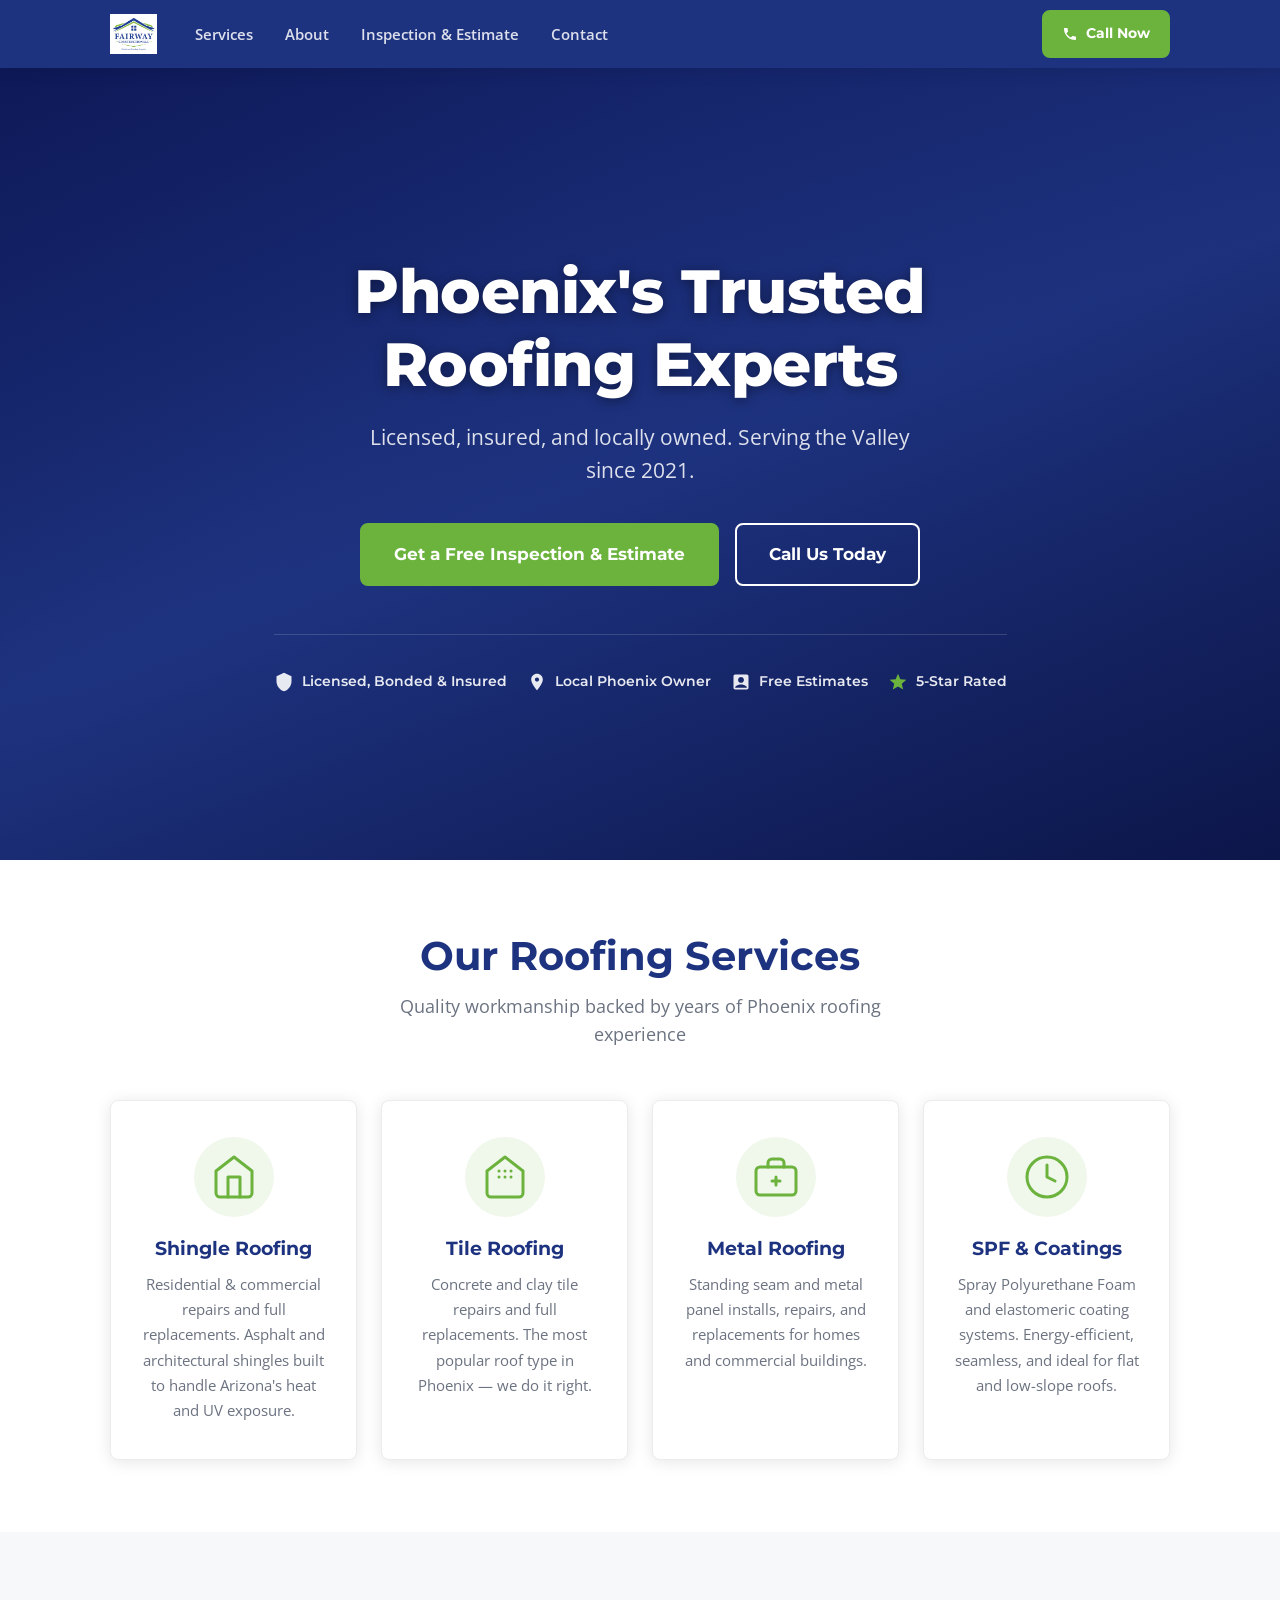
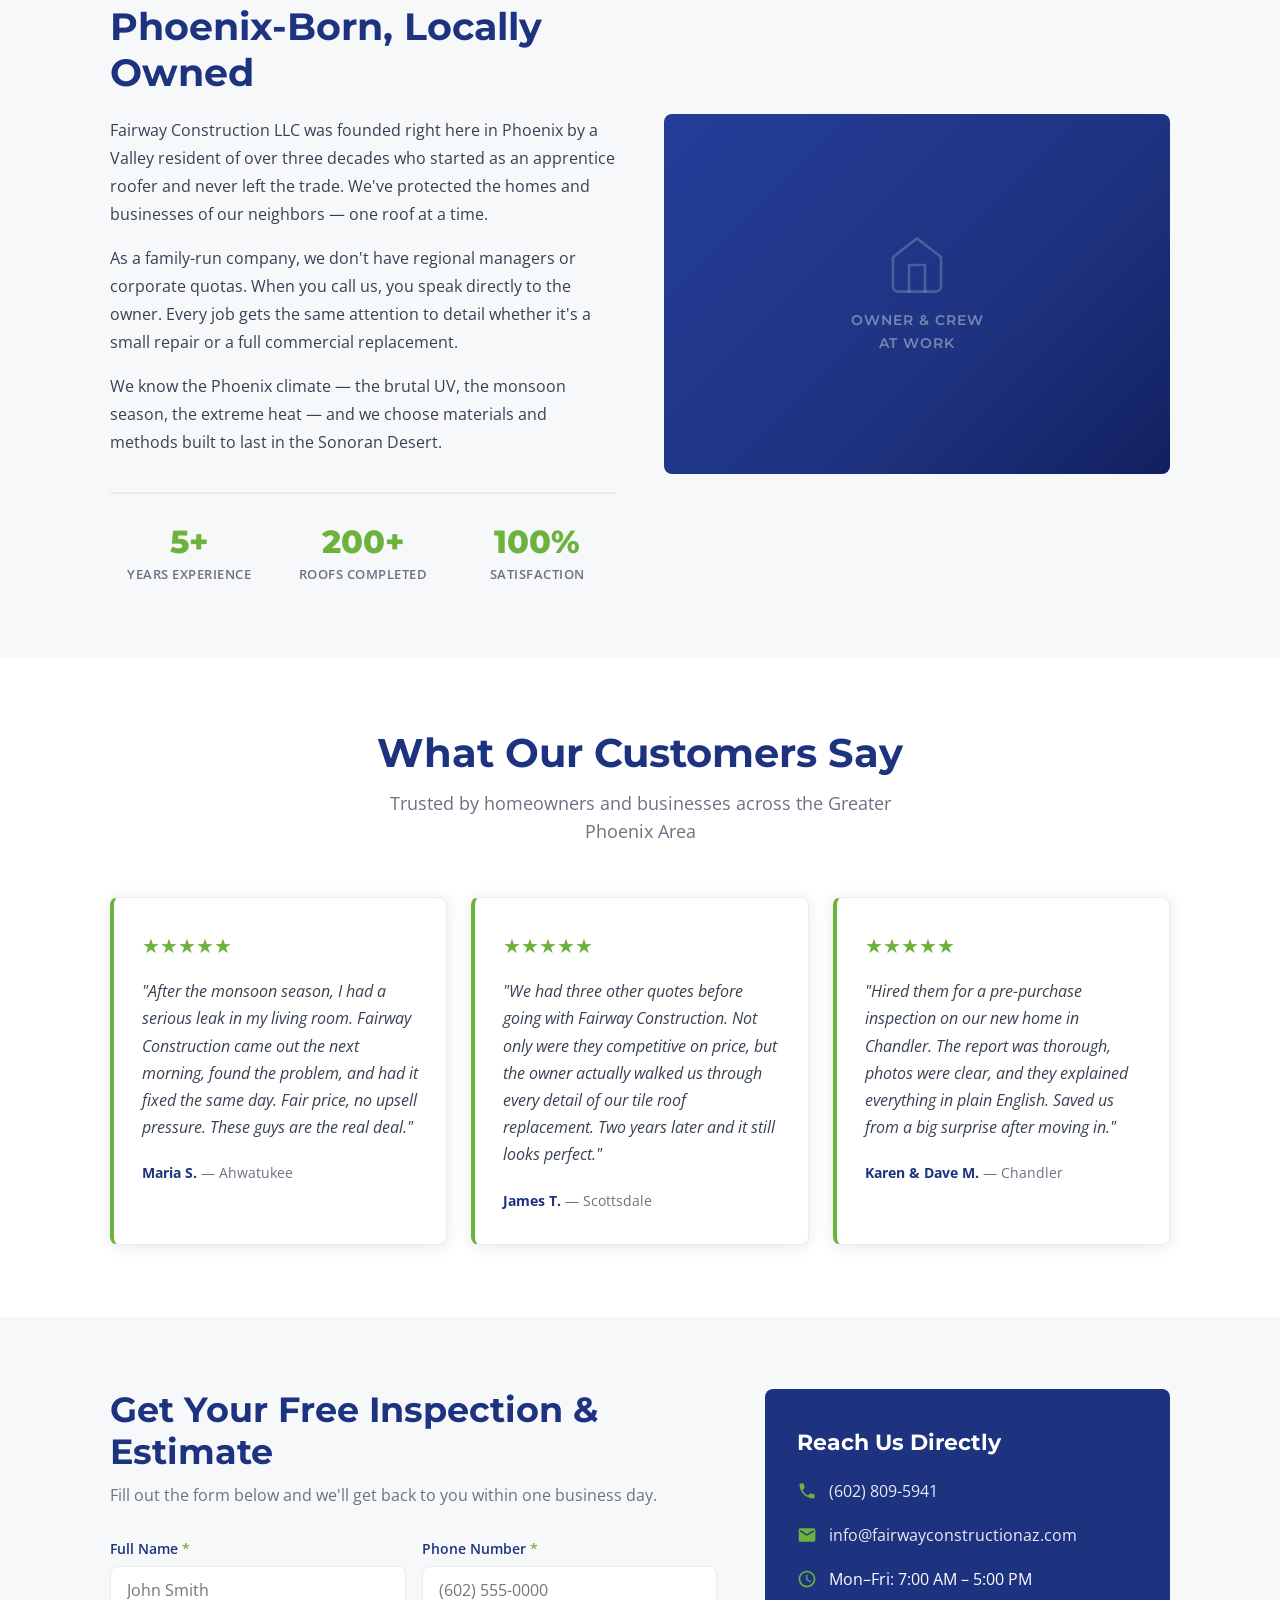
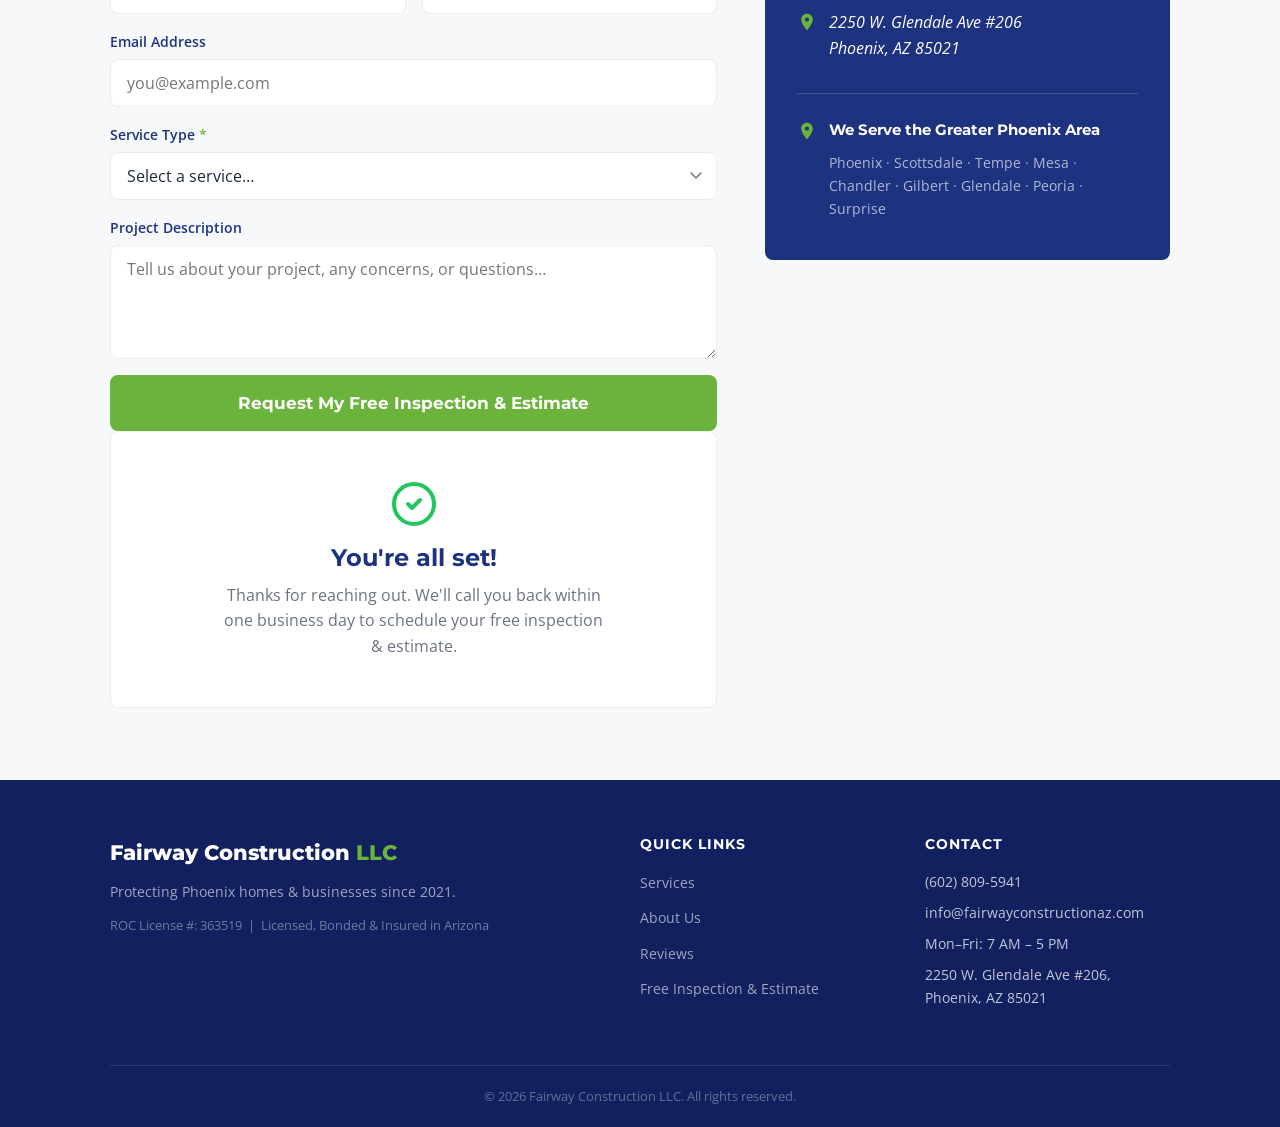
==== index.html @ c7203ec6 "Initial commit — Fairway Construction LLC landing page Co-Authored-By: Claude Sonnet 4.6 <noreply@an" ====
<!DOCTYPE html>
<html lang="en">
<head>
  <meta charset="UTF-8" />
  <meta name="viewport" content="width=device-width, initial-scale=1.0" />
  <title>Fairway Construction LLC | Phoenix Roofing Experts</title>
  <meta name="description" content="Licensed, bonded, and insured roofing contractor serving the Greater Phoenix area. Free estimates on Shingle, Tile, Metal, SPF &amp; Coatings for residential and commercial properties." />
  <meta property="og:title" content="Fairway Construction LLC | Phoenix Roofing Experts" />
  <meta property="og:description" content="Licensed, bonded, and insured roofing contractor serving the Greater Phoenix area. Shingle, Tile, Metal, SPF &amp; Coatings — free estimates available." />
  <meta property="og:type" content="website" />
  <link rel="preconnect" href="https://fonts.googleapis.com" />
  <link rel="preconnect" href="https://fonts.gstatic.com" crossorigin />
  <link href="https://fonts.googleapis.com/css2?family=Montserrat:wght@600;700;800&family=Open+Sans:wght@400;500;600&display=swap" rel="stylesheet" />
  <link rel="stylesheet" href="css/styles.css" />
</head>
<body>

  <!-- ===== NAVIGATION ===== -->
  <header class="nav-header" id="top">
    <nav class="nav-container" aria-label="Main navigation">
      <a href="#top" class="nav-logo">
        <img src="public/images/logo.png" alt="Fairway Construction LLC" class="nav-logo-img" />
      </a>

      <button class="nav-hamburger" id="hamburger" aria-label="Toggle menu" aria-expanded="false" aria-controls="nav-menu">
        <span></span><span></span><span></span>
      </button>

      <ul class="nav-menu" id="nav-menu" role="list">
        <li><a href="#services" class="nav-link">Services</a></li>
        <li><a href="#about" class="nav-link">About</a></li>
        <li><a href="#estimate" class="nav-link">Inspection &amp; Estimate</a></li>
        <li><a href="#contact" class="nav-link">Contact</a></li>
      </ul>

      <a href="tel:6028095941" class="btn btn-orange nav-cta" aria-label="Call us at (602) 809-5941">
        <svg width="16" height="16" viewBox="0 0 24 24" fill="currentColor" aria-hidden="true"><path d="M6.6 10.8c1.4 2.8 3.8 5.1 6.6 6.6l2.2-2.2c.3-.3.7-.4 1-.2 1.1.4 2.3.6 3.6.6.6 0 1 .4 1 1V20c0 .6-.4 1-1 1-9.4 0-17-7.6-17-17 0-.6.4-1 1-1h3.5c.6 0 1 .4 1 1 0 1.3.2 2.5.6 3.6.1.3 0 .7-.2 1L6.6 10.8z"/></svg>
        Call Now
      </a>
    </nav>
  </header>

  <main>

    <!-- ===== HERO ===== -->
    <section class="hero" aria-label="Hero section">
      <div class="hero-overlay"></div>
      <div class="hero-content">
        <h1 class="hero-headline">Phoenix's Trusted<br>Roofing Experts</h1>
        <p class="hero-subheadline">Licensed, insured, and locally owned. Serving the Valley since 2021.</p>
        <div class="hero-ctas">
          <a href="#estimate" class="btn btn-orange btn-lg">Get a Free Inspection &amp; Estimate</a>
          <a href="tel:6028095941" class="btn btn-outline btn-lg">Call Us Today</a>
        </div>
        <div class="trust-badges" role="list">
          <div class="trust-badge" role="listitem">
            <svg width="20" height="20" viewBox="0 0 24 24" fill="currentColor" aria-hidden="true"><path d="M12 1L3 5v6c0 5.55 3.84 10.74 9 12 5.16-1.26 9-6.45 9-12V5l-9-4z"/></svg>
            Licensed, Bonded &amp; Insured
          </div>
          <div class="trust-badge" role="listitem">
            <svg width="20" height="20" viewBox="0 0 24 24" fill="currentColor" aria-hidden="true"><path d="M12 2C8.13 2 5 5.13 5 9c0 5.25 7 13 7 13s7-7.75 7-13c0-3.87-3.13-7-7-7zm0 9.5c-1.38 0-2.5-1.12-2.5-2.5s1.12-2.5 2.5-2.5 2.5 1.12 2.5 2.5-1.12 2.5-2.5 2.5z"/></svg>
            Local Phoenix Owner
          </div>
          <div class="trust-badge" role="listitem">
            <svg width="20" height="20" viewBox="0 0 24 24" fill="currentColor" aria-hidden="true"><path d="M19 3H5c-1.1 0-2 .9-2 2v14c0 1.1.9 2 2 2h14c1.1 0 2-.9 2-2V5c0-1.1-.9-2-2-2zm-7 3c1.93 0 3.5 1.57 3.5 3.5S13.93 13 12 13s-3.5-1.57-3.5-3.5S10.07 6 12 6zm7 13H5v-.23c0-.62.28-1.2.76-1.58C7.47 15.82 9.64 15 12 15s4.53.82 6.24 2.19c.48.38.76.97.76 1.58V19z"/></svg>
            Free Estimates
          </div>
          <div class="trust-badge" role="listitem">
            <svg width="20" height="20" viewBox="0 0 24 24" fill="#6CB33E" aria-hidden="true"><path d="M12 17.27L18.18 21l-1.64-7.03L22 9.24l-7.19-.61L12 2 9.19 8.63 2 9.24l5.46 4.73L5.82 21z"/></svg>
            5-Star Rated
          </div>
        </div>
      </div>
    </section>

    <!-- ===== SERVICES ===== -->
    <section class="services section" id="services" aria-labelledby="services-heading">
      <div class="container">
        <div class="section-header">
          <h2 id="services-heading">Our Roofing Services</h2>
          <p>Quality workmanship backed by years of Phoenix roofing experience</p>
        </div>
        <div class="services-grid">

          <div class="service-card">
            <div class="service-icon" aria-hidden="true">
              <svg width="48" height="48" viewBox="0 0 24 24" fill="none" stroke="currentColor" stroke-width="1.5" stroke-linecap="round" stroke-linejoin="round"><path d="M3 9l9-7 9 7v11a2 2 0 0 1-2 2H5a2 2 0 0 1-2-2z"/><polyline points="9 22 9 12 15 12 15 22"/></svg>
            </div>
            <h3>Shingle Roofing</h3>
            <p>Residential &amp; commercial repairs and full replacements. Asphalt and architectural shingles built to handle Arizona's heat and UV exposure.</p>
          </div>

          <div class="service-card">
            <div class="service-icon" aria-hidden="true">
              <svg width="48" height="48" viewBox="0 0 24 24" fill="none" stroke="currentColor" stroke-width="1.5" stroke-linecap="round" stroke-linejoin="round"><path d="M3 9l9-7 9 7v11a2 2 0 0 1-2 2H5a2 2 0 0 1-2-2z"/><path d="M9 9h.01M12 9h.01M15 9h.01M9 12h.01M12 12h.01M15 12h.01"/></svg>
            </div>
            <h3>Tile Roofing</h3>
            <p>Concrete and clay tile repairs and full replacements. The most popular roof type in Phoenix — we do it right.</p>
          </div>

          <div class="service-card">
            <div class="service-icon" aria-hidden="true">
              <svg width="48" height="48" viewBox="0 0 24 24" fill="none" stroke="currentColor" stroke-width="1.5" stroke-linecap="round" stroke-linejoin="round"><rect x="2" y="7" width="20" height="14" rx="2"/><path d="M16 7V5a2 2 0 0 0-2-2h-4a2 2 0 0 0-2 2v2"/><line x1="12" y1="12" x2="12" y2="16"/><line x1="10" y1="14" x2="14" y2="14"/></svg>
            </div>
            <h3>Metal Roofing</h3>
            <p>Standing seam and metal panel installs, repairs, and replacements for homes and commercial buildings.</p>
          </div>

          <div class="service-card">
            <div class="service-icon" aria-hidden="true">
              <svg width="48" height="48" viewBox="0 0 24 24" fill="none" stroke="currentColor" stroke-width="1.5" stroke-linecap="round" stroke-linejoin="round"><path d="M12 2C6.48 2 2 6.48 2 12s4.48 10 10 10 10-4.48 10-10S17.52 2 12 2z"/><path d="M12 6v6l4 2"/></svg>
            </div>
            <h3>SPF &amp; Coatings</h3>
            <p>Spray Polyurethane Foam and elastomeric coating systems. Energy-efficient, seamless, and ideal for flat and low-slope roofs.</p>
          </div>

        </div>
      </div>
    </section>

    <!-- ===== ABOUT ===== -->
    <section class="about section section-alt" id="about" aria-labelledby="about-heading">
      <div class="container">
        <div class="about-grid">
          <div class="about-text">
            <h2 id="about-heading">Phoenix-Born, Locally Owned</h2>
            <p>Fairway Construction LLC was founded right here in Phoenix by a Valley resident of over three decades who started as an apprentice roofer and never left the trade. We've protected the homes and businesses of our neighbors — one roof at a time.</p>
            <p>As a family-run company, we don't have regional managers or corporate quotas. When you call us, you speak directly to the owner. Every job gets the same attention to detail whether it's a small repair or a full commercial replacement.</p>
            <p>We know the Phoenix climate — the brutal UV, the monsoon season, the extreme heat — and we choose materials and methods built to last in the Sonoran Desert.</p>
            <div class="about-stats" role="list">
              <div class="stat" role="listitem">
                <span class="stat-number">5+</span>
                <span class="stat-label">Years Experience</span>
              </div>
              <div class="stat" role="listitem">
                <span class="stat-number">200+</span>
                <span class="stat-label">Roofs Completed</span>
              </div>
              <div class="stat" role="listitem">
                <span class="stat-number">100%</span>
                <span class="stat-label">Satisfaction</span>
              </div>
            </div>
          </div>
          <div class="about-image" aria-label="Roofing crew working on a Phoenix home roof" role="img">
            <div class="image-placeholder">
              <svg width="64" height="64" viewBox="0 0 24 24" fill="none" stroke="currentColor" stroke-width="1" stroke-linecap="round" stroke-linejoin="round" aria-hidden="true"><path d="M3 9l9-7 9 7v11a2 2 0 0 1-2 2H5a2 2 0 0 1-2-2z"/><polyline points="9 22 9 12 15 12 15 22"/></svg>
              <p>Owner &amp; Crew<br>at Work</p>
            </div>
          </div>
        </div>
      </div>
    </section>

    <!-- ===== TESTIMONIALS ===== -->
    <section class="testimonials section" id="testimonials" aria-labelledby="testimonials-heading">
      <div class="container">
        <div class="section-header">
          <h2 id="testimonials-heading">What Our Customers Say</h2>
          <p>Trusted by homeowners and businesses across the Greater Phoenix Area</p>
        </div>
        <div class="testimonials-grid">

          <article class="testimonial-card" aria-label="Testimonial from Maria S.">
            <div class="stars" aria-label="5 out of 5 stars">
              <span aria-hidden="true">&#9733;&#9733;&#9733;&#9733;&#9733;</span>
            </div>
            <blockquote>
              <p>"After the monsoon season, I had a serious leak in my living room. Fairway Construction came out the next morning, found the problem, and had it fixed the same day. Fair price, no upsell pressure. These guys are the real deal."</p>
            </blockquote>
            <footer class="testimonial-author">
              <strong>Maria S.</strong> &mdash; Ahwatukee
            </footer>
          </article>

          <article class="testimonial-card" aria-label="Testimonial from James T.">
            <div class="stars" aria-label="5 out of 5 stars">
              <span aria-hidden="true">&#9733;&#9733;&#9733;&#9733;&#9733;</span>
            </div>
            <blockquote>
              <p>"We had three other quotes before going with Fairway Construction. Not only were they competitive on price, but the owner actually walked us through every detail of our tile roof replacement. Two years later and it still looks perfect."</p>
            </blockquote>
            <footer class="testimonial-author">
              <strong>James T.</strong> &mdash; Scottsdale
            </footer>
          </article>

          <article class="testimonial-card" aria-label="Testimonial from Karen &amp; Dave M.">
            <div class="stars" aria-label="5 out of 5 stars">
              <span aria-hidden="true">&#9733;&#9733;&#9733;&#9733;&#9733;</span>
            </div>
            <blockquote>
              <p>"Hired them for a pre-purchase inspection on our new home in Chandler. The report was thorough, photos were clear, and they explained everything in plain English. Saved us from a big surprise after moving in."</p>
            </blockquote>
            <footer class="testimonial-author">
              <strong>Karen &amp; Dave M.</strong> &mdash; Chandler
            </footer>
          </article>

        </div>
      </div>
    </section>

    <!-- ===== ESTIMATE FORM ===== -->
    <section class="estimate section section-alt" id="estimate" aria-labelledby="estimate-heading">
      <div class="container">
        <div class="estimate-grid">

          <div class="estimate-form-wrap">
            <h2 id="estimate-heading">Get Your Free Inspection &amp; Estimate</h2>
            <p>Fill out the form below and we'll get back to you within one business day.</p>

            <form class="estimate-form" id="estimate-form" novalidate>
              <div class="form-row">
                <div class="form-group">
                  <label for="full-name">Full Name <span aria-hidden="true">*</span></label>
                  <input type="text" id="full-name" name="full-name" placeholder="John Smith" required autocomplete="name" />
                </div>
                <div class="form-group">
                  <label for="phone">Phone Number <span aria-hidden="true">*</span></label>
                  <input type="tel" id="phone" name="phone" placeholder="(602) 555-0000" required autocomplete="tel" />
                </div>
              </div>
              <div class="form-group">
                <label for="email">Email Address</label>
                <input type="email" id="email" name="email" placeholder="you@example.com" autocomplete="email" />
              </div>
              <div class="form-group">
                <label for="service-type">Service Type <span aria-hidden="true">*</span></label>
                <select id="service-type" name="service-type" required>
                  <option value="" disabled selected>Select a service…</option>
                  <option value="shingle">Shingle Roofing</option>
                  <option value="tile">Tile Roofing</option>
                  <option value="metal">Metal Roofing</option>
                  <option value="spf-coatings">SPF &amp; Coatings</option>
                  <option value="other">Other / Not Sure</option>
                </select>
              </div>
              <div class="form-group">
                <label for="message">Project Description</label>
                <textarea id="message" name="message" rows="4" placeholder="Tell us about your project, any concerns, or questions…"></textarea>
              </div>
              <button type="submit" class="btn btn-orange btn-lg btn-full">Request My Free Inspection &amp; Estimate</button>
              <p class="form-error" id="form-error" role="alert" aria-live="polite" hidden></p>
            </form>

            <div class="form-success" id="form-success" role="alert" aria-live="polite" hidden>
              <svg width="48" height="48" viewBox="0 0 24 24" fill="none" stroke="currentColor" stroke-width="2" stroke-linecap="round" stroke-linejoin="round" aria-hidden="true"><circle cx="12" cy="12" r="10"/><polyline points="9 12 11 14 15 10"/></svg>
              <h3>You're all set!</h3>
              <p>Thanks for reaching out. We'll call you back within one business day to schedule your free inspection &amp; estimate.</p>
            </div>
          </div>

          <div class="contact-info" id="contact">
            <h3>Reach Us Directly</h3>
            <ul class="contact-list" role="list">
              <li>
                <svg width="20" height="20" viewBox="0 0 24 24" fill="currentColor" aria-hidden="true"><path d="M6.6 10.8c1.4 2.8 3.8 5.1 6.6 6.6l2.2-2.2c.3-.3.7-.4 1-.2 1.1.4 2.3.6 3.6.6.6 0 1 .4 1 1V20c0 .6-.4 1-1 1-9.4 0-17-7.6-17-17 0-.6.4-1 1-1h3.5c.6 0 1 .4 1 1 0 1.3.2 2.5.6 3.6.1.3 0 .7-.2 1L6.6 10.8z"/></svg>
                <a href="tel:6028095941">(602) 809-5941</a>
              </li>
              <li>
                <svg width="20" height="20" viewBox="0 0 24 24" fill="currentColor" aria-hidden="true"><path d="M20 4H4c-1.1 0-2 .9-2 2v12c0 1.1.9 2 2 2h16c1.1 0 2-.9 2-2V6c0-1.1-.9-2-2-2zm0 4l-8 5-8-5V6l8 5 8-5v2z"/></svg>
                <a href="mailto:info@fairwayconstructionaz.com">info@fairwayconstructionaz.com</a>
              </li>
              <li>
                <svg width="20" height="20" viewBox="0 0 24 24" fill="currentColor" aria-hidden="true"><path d="M11.99 2C6.47 2 2 6.48 2 12s4.47 10 9.99 10C17.52 22 22 17.52 22 12S17.52 2 11.99 2zm.01 18c-4.42 0-8-3.58-8-8s3.58-8 8-8 8 3.58 8 8-3.58 8-8 8zm.5-13H11v6l5.25 3.15.75-1.23-4.5-2.67V7z"/></svg>
                <span>Mon–Fri: 7:00 AM – 5:00 PM</span>
              </li>
              <li>
                <svg width="20" height="20" viewBox="0 0 24 24" fill="currentColor" aria-hidden="true"><path d="M12 2C8.13 2 5 5.13 5 9c0 5.25 7 13 7 13s7-7.75 7-13c0-3.87-3.13-7-7-7zm0 9.5c-1.38 0-2.5-1.12-2.5-2.5s1.12-2.5 2.5-2.5 2.5 1.12 2.5 2.5-1.12 2.5-2.5 2.5z"/></svg>
                <address>2250 W. Glendale Ave #206<br>Phoenix, AZ 85021</address>
              </li>
            </ul>
            <div class="service-area">
              <svg width="20" height="20" viewBox="0 0 24 24" fill="currentColor" aria-hidden="true"><path d="M12 2C8.13 2 5 5.13 5 9c0 5.25 7 13 7 13s7-7.75 7-13c0-3.87-3.13-7-7-7zm0 9.5c-1.38 0-2.5-1.12-2.5-2.5s1.12-2.5 2.5-2.5 2.5 1.12 2.5 2.5-1.12 2.5-2.5 2.5z"/></svg>
              <strong>We Serve the Greater Phoenix Area</strong>
              <p>Phoenix · Scottsdale · Tempe · Mesa · Chandler · Gilbert · Glendale · Peoria · Surprise</p>
            </div>
          </div>

        </div>
      </div>
    </section>

  </main>

  <!-- ===== FOOTER ===== -->
  <footer class="footer" aria-label="Site footer">
    <div class="container">
      <div class="footer-grid">
        <div class="footer-brand">
          <p class="footer-logo">Fairway Construction <span>LLC</span></p>
          <p class="footer-tagline">Protecting Phoenix homes &amp; businesses since 2021.</p>
          <p class="footer-license">ROC License #: 363519 &nbsp;|&nbsp; Licensed, Bonded &amp; Insured in Arizona</p>
        </div>
        <nav class="footer-nav" aria-label="Footer navigation">
          <h4>Quick Links</h4>
          <ul role="list">
            <li><a href="#services">Services</a></li>
            <li><a href="#about">About Us</a></li>
            <li><a href="#testimonials">Reviews</a></li>
            <li><a href="#estimate">Free Inspection &amp; Estimate</a></li>
          </ul>
        </nav>
        <div class="footer-contact">
          <h4>Contact</h4>
          <p><a href="tel:6028095941">(602) 809-5941</a></p>
          <p><a href="mailto:info@fairwayconstructionaz.com">info@fairwayconstructionaz.com</a></p>
          <p>Mon–Fri: 7 AM – 5 PM</p>
          <p>2250 W. Glendale Ave #206, Phoenix, AZ 85021</p>
        </div>
      </div>
      <div class="footer-bottom">
        <p>&copy; <span id="footer-year"></span> Fairway Construction LLC. All rights reserved.</p>
      </div>
    </div>
  </footer>

  <script src="js/main.js"></script>
</body>
</html>
---- css/styles.css ----
/* ===================================================
   Fairway Construction LLC — styles.css
   Mobile-first, no build tools required
   =================================================== */

/* --- Custom Properties --- */
:root {
  --navy:       #1E3380;
  --navy-dark:  #122060;
  --navy-mid:   #253D99;
  --orange:     #6CB33E;
  --orange-dark:#559930;
  --white:      #ffffff;
  --off-white:  #f7f8fa;
  --gray-light: #eaecef;
  --gray:       #6b7280;
  --gray-dark:  #374151;
  --text:       #1f2937;

  --font-heading: 'Montserrat', sans-serif;
  --font-body:    'Open Sans', sans-serif;

  --nav-height: 68px;
  --radius:     8px;
  --shadow:     0 2px 16px rgba(0,0,0,.10);
  --shadow-lg:  0 6px 32px rgba(0,0,0,.16);

  --transition: 0.2s ease;
  --max-width:  1100px;
}

/* --- Reset & Base --- */
*, *::before, *::after {
  box-sizing: border-box;
  margin: 0;
  padding: 0;
}

html {
  scroll-behavior: smooth;
  font-size: 16px;
}

body {
  font-family: var(--font-body);
  color: var(--text);
  background: var(--white);
  line-height: 1.6;
  -webkit-font-smoothing: antialiased;
}

h1, h2, h3, h4 {
  font-family: var(--font-heading);
  line-height: 1.2;
}

a {
  color: inherit;
  text-decoration: none;
}

img, svg {
  display: block;
  max-width: 100%;
}

ul { list-style: none; }

button { cursor: pointer; font-family: inherit; }

/* --- Utility --- */
.container {
  width: 100%;
  max-width: var(--max-width);
  margin: 0 auto;
  padding: 0 20px;
}

.section {
  padding: 72px 0;
}

.section-alt {
  background: var(--off-white);
}

.section-header {
  text-align: center;
  margin-bottom: 52px;
}

.section-header h2 {
  font-size: clamp(1.75rem, 4vw, 2.5rem);
  color: var(--navy);
  margin-bottom: 12px;
}

.section-header p {
  font-size: 1.1rem;
  color: var(--gray);
  max-width: 520px;
  margin: 0 auto;
}

/* --- Buttons --- */
.btn {
  display: inline-flex;
  align-items: center;
  gap: 8px;
  padding: 12px 24px;
  border-radius: var(--radius);
  font-family: var(--font-heading);
  font-size: 0.95rem;
  font-weight: 700;
  border: 2px solid transparent;
  transition: background var(--transition), color var(--transition), border-color var(--transition), transform var(--transition);
  white-space: nowrap;
  text-align: center;
}

.btn:hover { transform: translateY(-1px); }
.btn:active { transform: translateY(0); }

.btn-orange {
  background: var(--orange);
  color: var(--white);
  border-color: var(--orange);
}
.btn-orange:hover {
  background: var(--orange-dark);
  border-color: var(--orange-dark);
}

.btn-outline {
  background: transparent;
  color: var(--white);
  border-color: var(--white);
}
.btn-outline:hover {
  background: rgba(255,255,255,.12);
}

.btn-lg {
  padding: 16px 32px;
  font-size: 1.05rem;
}

.btn-full {
  width: 100%;
  justify-content: center;
}


/* ===================================================
   NAVIGATION
   =================================================== */

.nav-header {
  position: sticky;
  top: 0;
  z-index: 1000;
  background: var(--navy);
  box-shadow: var(--shadow);
}

.nav-container {
  max-width: var(--max-width);
  margin: 0 auto;
  padding: 0 20px;
  height: var(--nav-height);
  display: flex;
  align-items: center;
  gap: 24px;
}

.nav-logo {
  font-family: var(--font-heading);
  font-size: 1.2rem;
  font-weight: 800;
  color: var(--white);
  flex-shrink: 0;
  letter-spacing: -.3px;
}
.nav-logo span { color: var(--orange); }

.nav-logo-img {
  height: 40px;
  width: auto;
  display: block;
}

.nav-menu {
  display: none;
  flex-direction: column;
  gap: 0;
  position: absolute;
  top: var(--nav-height);
  left: 0;
  right: 0;
  background: var(--navy-dark);
  padding: 8px 0 16px;
  box-shadow: var(--shadow);
}

.nav-menu.is-open {
  display: flex;
}

.nav-link {
  display: block;
  padding: 12px 24px;
  color: rgba(255,255,255,.85);
  font-weight: 600;
  font-size: 0.95rem;
  transition: color var(--transition), background var(--transition);
}
.nav-link:hover {
  color: var(--white);
  background: rgba(255,255,255,.06);
}

.nav-cta {
  margin-left: auto;
  padding: 10px 18px;
  font-size: 0.9rem;
}

.nav-hamburger {
  display: flex;
  flex-direction: column;
  justify-content: center;
  gap: 5px;
  width: 36px;
  height: 36px;
  background: none;
  border: none;
  padding: 4px;
  margin-left: auto;
  margin-right: -4px; /* visually align */
}

.nav-hamburger span {
  display: block;
  height: 2px;
  width: 100%;
  background: var(--white);
  border-radius: 2px;
  transition: transform var(--transition), opacity var(--transition);
}

.nav-hamburger[aria-expanded="true"] span:nth-child(1) {
  transform: translateY(7px) rotate(45deg);
}
.nav-hamburger[aria-expanded="true"] span:nth-child(2) {
  opacity: 0;
}
.nav-hamburger[aria-expanded="true"] span:nth-child(3) {
  transform: translateY(-7px) rotate(-45deg);
}

/* ===================================================
   HERO
   =================================================== */

.hero {
  position: relative;
  min-height: 92vh;
  display: flex;
  align-items: center;
  justify-content: center;
  text-align: center;
  background:
    linear-gradient(
      160deg,
      rgba(14, 25, 90, 0.93) 0%,
      rgba(30, 51, 128, 0.82) 50%,
      rgba(12, 22, 75, 0.96) 100%
    ),
    linear-gradient(
      135deg,
      #0a1540 0%,
      #1e3380 35%,
      #162870 65%,
      #0a1035 100%
    );
  padding: 80px 20px 60px;
}

.hero-overlay {
  display: none; /* gradient handles overlay */
}

.hero-content {
  position: relative;
  z-index: 1;
  max-width: 760px;
  margin: 0 auto;
}

.hero-headline {
  font-size: clamp(2.2rem, 6vw, 3.8rem);
  font-weight: 800;
  color: var(--white);
  margin-bottom: 20px;
  text-shadow: 0 2px 12px rgba(0,0,0,.4);
  letter-spacing: -0.5px;
}

.hero-subheadline {
  font-size: clamp(1rem, 2.5vw, 1.3rem);
  color: rgba(255,255,255,.85);
  margin-bottom: 36px;
  max-width: 560px;
  margin-left: auto;
  margin-right: auto;
}

.hero-ctas {
  display: flex;
  flex-wrap: wrap;
  gap: 16px;
  justify-content: center;
  margin-bottom: 48px;
}

/* Trust Badges */
.trust-badges {
  display: flex;
  flex-wrap: wrap;
  gap: 12px 20px;
  justify-content: center;
  padding-top: 36px;
  border-top: 1px solid rgba(255,255,255,.15);
}

.trust-badge {
  display: flex;
  align-items: center;
  gap: 8px;
  color: rgba(255,255,255,.9);
  font-family: var(--font-heading);
  font-size: 0.85rem;
  font-weight: 600;
}

/* ===================================================
   SERVICES
   =================================================== */

.services-grid {
  display: grid;
  grid-template-columns: 1fr;
  gap: 24px;
}

.service-card {
  background: var(--white);
  border: 1px solid var(--gray-light);
  border-radius: var(--radius);
  padding: 36px 28px;
  text-align: center;
  transition: box-shadow var(--transition), transform var(--transition);
  box-shadow: var(--shadow);
}

.service-card:hover {
  transform: translateY(-4px);
  box-shadow: var(--shadow-lg);
}

.service-icon {
  width: 80px;
  height: 80px;
  display: flex;
  align-items: center;
  justify-content: center;
  background: rgba(108, 179, 62, 0.1);
  border-radius: 50%;
  margin: 0 auto 20px;
  color: var(--orange);
}

.service-card h3 {
  font-size: 1.2rem;
  color: var(--navy);
  margin-bottom: 12px;
}

.service-card p {
  font-size: 0.95rem;
  color: var(--gray);
  line-height: 1.65;
}

/* ===================================================
   ABOUT
   =================================================== */

.about-grid {
  display: grid;
  grid-template-columns: 1fr;
  gap: 48px;
  align-items: center;
}

.about-text h2 {
  font-size: clamp(1.75rem, 4vw, 2.4rem);
  color: var(--navy);
  margin-bottom: 20px;
}

.about-text p {
  color: var(--gray-dark);
  margin-bottom: 16px;
  font-size: 1rem;
  line-height: 1.75;
}

.about-stats {
  display: grid;
  grid-template-columns: repeat(3, 1fr);
  gap: 16px;
  margin-top: 36px;
  padding-top: 32px;
  border-top: 2px solid var(--gray-light);
}

.stat {
  text-align: center;
}

.stat-number {
  display: block;
  font-family: var(--font-heading);
  font-size: 2rem;
  font-weight: 800;
  color: var(--orange);
  line-height: 1;
  margin-bottom: 6px;
}

.stat-label {
  display: block;
  font-size: 0.82rem;
  font-weight: 600;
  color: var(--gray);
  text-transform: uppercase;
  letter-spacing: 0.5px;
}

.about-image {
  border-radius: var(--radius);
  overflow: hidden;
  min-height: 360px;
  background: linear-gradient(135deg, var(--navy-mid) 0%, var(--navy) 60%, var(--navy-dark) 100%);
  display: flex;
  align-items: center;
  justify-content: center;
}

.image-placeholder {
  display: flex;
  flex-direction: column;
  align-items: center;
  gap: 12px;
  color: rgba(255,255,255,.4);
  text-align: center;
  padding: 24px;
}

.image-placeholder svg { opacity: .5; }

.image-placeholder p {
  font-family: var(--font-heading);
  font-size: 0.9rem;
  font-weight: 600;
  text-transform: uppercase;
  letter-spacing: 1px;
}

/* ===================================================
   TESTIMONIALS
   =================================================== */

.testimonials-grid {
  display: grid;
  grid-template-columns: 1fr;
  gap: 24px;
}

.testimonial-card {
  background: var(--white);
  border: 1px solid var(--gray-light);
  border-left: 4px solid var(--orange);
  border-radius: var(--radius);
  padding: 32px 28px;
  box-shadow: var(--shadow);
}

.stars {
  font-size: 1.25rem;
  color: var(--orange);
  margin-bottom: 16px;
}

.testimonial-card blockquote p {
  font-size: 1rem;
  color: var(--gray-dark);
  line-height: 1.7;
  font-style: italic;
}

.testimonial-author {
  margin-top: 20px;
  font-size: 0.9rem;
  color: var(--gray);
}

.testimonial-author strong {
  color: var(--navy);
  font-weight: 700;
}

/* ===================================================
   ESTIMATE FORM
   =================================================== */

.estimate-grid {
  display: grid;
  grid-template-columns: 1fr;
  gap: 48px;
}

.estimate-form-wrap h2 {
  font-size: clamp(1.75rem, 4vw, 2.2rem);
  color: var(--navy);
  margin-bottom: 10px;
}

.estimate-form-wrap > p {
  color: var(--gray);
  margin-bottom: 28px;
}

.form-row {
  display: grid;
  grid-template-columns: 1fr;
  gap: 16px;
}

.form-group {
  display: flex;
  flex-direction: column;
  gap: 6px;
  margin-bottom: 16px;
}

.form-group label {
  font-size: 0.9rem;
  font-weight: 600;
  color: var(--navy);
}

.form-group label span {
  color: var(--orange);
}

.form-group input,
.form-group select,
.form-group textarea {
  width: 100%;
  padding: 12px 16px;
  border: 1.5px solid var(--gray-light);
  border-radius: var(--radius);
  font-family: var(--font-body);
  font-size: 1rem;
  color: var(--text);
  background: var(--white);
  transition: border-color var(--transition), box-shadow var(--transition);
  appearance: none;
  -webkit-appearance: none;
}

.form-group select {
  background-image: url("data:image/svg+xml,%3Csvg xmlns='http://www.w3.org/2000/svg' width='12' height='8' viewBox='0 0 12 8'%3E%3Cpath d='M1 1l5 5 5-5' stroke='%236b7280' stroke-width='1.5' fill='none' stroke-linecap='round'/%3E%3C/svg%3E");
  background-repeat: no-repeat;
  background-position: right 14px center;
  padding-right: 40px;
}

.form-group input:focus,
.form-group select:focus,
.form-group textarea:focus {
  outline: none;
  border-color: var(--orange);
  box-shadow: 0 0 0 3px rgba(108, 179, 62, 0.15);
}

.form-group textarea {
  resize: vertical;
  min-height: 100px;
}

/* Form success */
.form-success {
  display: flex;
  flex-direction: column;
  align-items: center;
  text-align: center;
  padding: 48px 24px;
  background: white;
  border: 1.5px solid var(--gray-light);
  border-radius: var(--radius);
  color: var(--navy);
}

.form-success svg {
  color: #22c55e;
  margin-bottom: 16px;
}

.form-success h3 {
  font-size: 1.5rem;
  margin-bottom: 10px;
}

.form-success p {
  color: var(--gray);
  max-width: 380px;
}

.form-error {
  margin-top: 12px;
  padding: 12px 16px;
  background: #fef2f2;
  border: 1.5px solid #fca5a5;
  border-radius: var(--radius);
  color: #b91c1c;
  font-size: 0.9rem;
}

/* Contact sidebar */
.contact-info {
  background: var(--navy);
  color: var(--white);
  border-radius: var(--radius);
  padding: 40px 32px;
  height: fit-content;
}

.contact-info h3 {
  font-size: 1.4rem;
  margin-bottom: 24px;
  color: var(--white);
}

.contact-list {
  display: flex;
  flex-direction: column;
  gap: 18px;
  margin-bottom: 32px;
}

.contact-list li {
  display: flex;
  align-items: flex-start;
  gap: 12px;
  font-size: 1rem;
}

.contact-list li svg {
  flex-shrink: 0;
  color: var(--orange);
  margin-top: 2px;
}

.contact-list a {
  color: rgba(255,255,255,.9);
  transition: color var(--transition);
}
.contact-list a:hover { color: var(--orange); }

.service-area {
  padding-top: 24px;
  border-top: 1px solid rgba(255,255,255,.15);
  display: grid;
  grid-template-columns: 20px 1fr;
  gap: 8px 12px;
  align-items: start;
}

.service-area svg {
  color: var(--orange);
  margin-top: 3px;
}

.service-area strong {
  font-family: var(--font-heading);
  font-size: 0.95rem;
  color: var(--white);
}

.service-area p {
  grid-column: 2;
  font-size: 0.88rem;
  color: rgba(255,255,255,.65);
  line-height: 1.65;
}

/* ===================================================
   FOOTER
   =================================================== */

.footer {
  background: var(--navy-dark);
  color: rgba(255,255,255,.75);
  padding: 56px 0 0;
}

.footer-grid {
  display: grid;
  grid-template-columns: 1fr;
  gap: 40px;
  padding-bottom: 48px;
  border-bottom: 1px solid rgba(255,255,255,.1);
}

.footer-logo {
  font-family: var(--font-heading);
  font-size: 1.3rem;
  font-weight: 800;
  color: var(--white);
  margin-bottom: 10px;
}
.footer-logo span { color: var(--orange); }

.footer-tagline {
  font-size: 0.9rem;
  color: rgba(255,255,255,.6);
  margin-bottom: 12px;
}

.footer-license {
  font-size: 0.8rem;
  color: rgba(255,255,255,.4);
}

.footer-nav h4,
.footer-contact h4 {
  font-family: var(--font-heading);
  font-size: 0.9rem;
  font-weight: 700;
  text-transform: uppercase;
  letter-spacing: 1px;
  color: var(--white);
  margin-bottom: 16px;
}

.footer-nav ul {
  display: flex;
  flex-direction: column;
  gap: 10px;
}

.footer-nav a {
  font-size: 0.9rem;
  color: rgba(255,255,255,.6);
  transition: color var(--transition);
}
.footer-nav a:hover { color: var(--orange); }

.footer-contact p {
  font-size: 0.9rem;
  margin-bottom: 8px;
}

.footer-contact a {
  color: rgba(255,255,255,.75);
  transition: color var(--transition);
}
.footer-contact a:hover { color: var(--orange); }

.footer-bottom {
  padding: 20px 0;
  text-align: center;
  font-size: 0.82rem;
  color: rgba(255,255,255,.35);
}

/* ===================================================
   RESPONSIVE — 768px
   =================================================== */

@media (min-width: 768px) {

  /* Nav */
  .nav-hamburger { display: none; }

  .nav-menu {
    display: flex;
    flex-direction: row;
    position: static;
    background: none;
    padding: 0;
    box-shadow: none;
    gap: 4px;
  }

  .nav-link {
    padding: 8px 14px;
    border-radius: var(--radius);
  }
  .nav-link:hover { background: rgba(255,255,255,.08); }

  .nav-cta { margin-left: auto; }

  /* Hero */
  .hero { min-height: 88vh; }

  /* Services */
  .services-grid {
    grid-template-columns: repeat(2, 1fr);
  }

  /* Testimonials */
  .testimonials-grid {
    grid-template-columns: repeat(3, 1fr);
  }

  /* Form */
  .form-row {
    grid-template-columns: 1fr 1fr;
  }

  /* Footer */
  .footer-grid {
    grid-template-columns: 2fr 1fr 1fr;
  }
}

/* ===================================================
   RESPONSIVE — 1024px
   =================================================== */

@media (min-width: 1024px) {

  /* About */
  .about-grid {
    grid-template-columns: 1fr 1fr;
  }

  /* Estimate */
  .estimate-grid {
    grid-template-columns: 3fr 2fr;
  }

  /* Services */
  .services-grid {
    grid-template-columns: repeat(4, 1fr);
  }
}
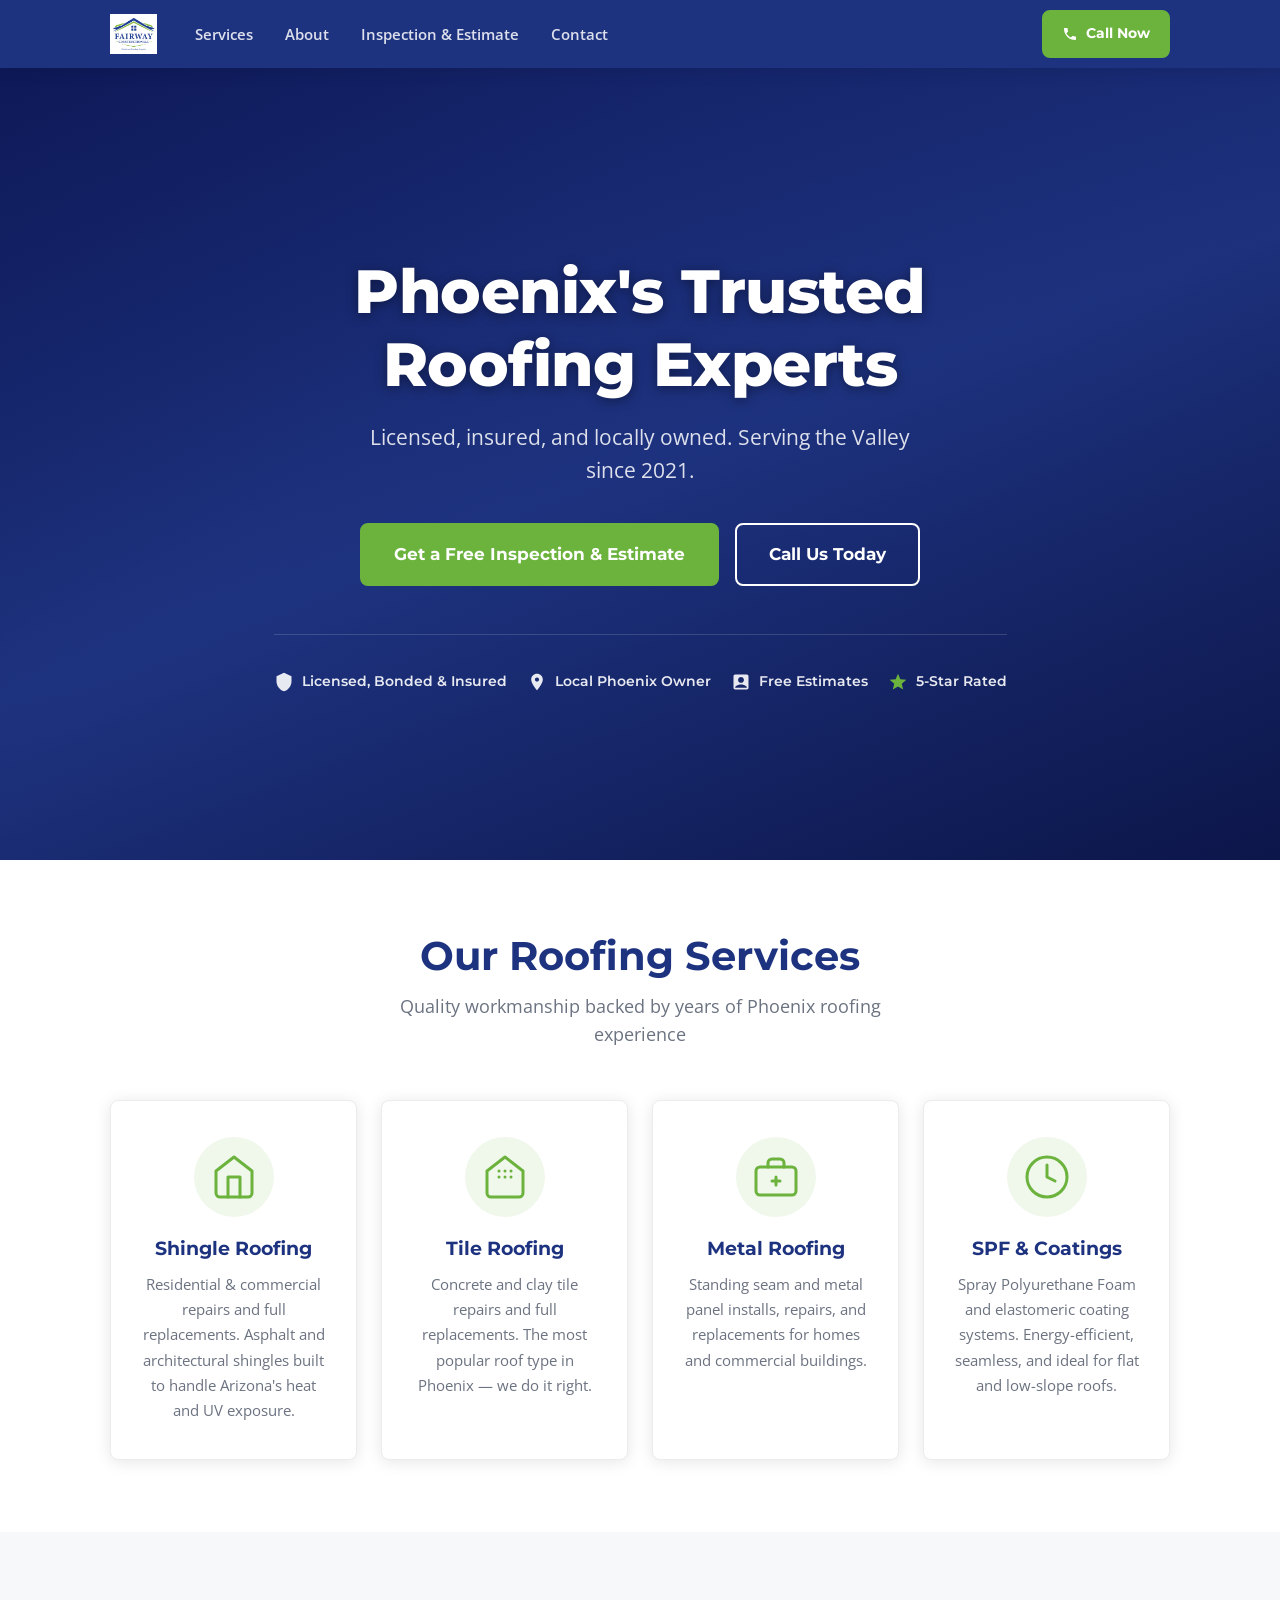
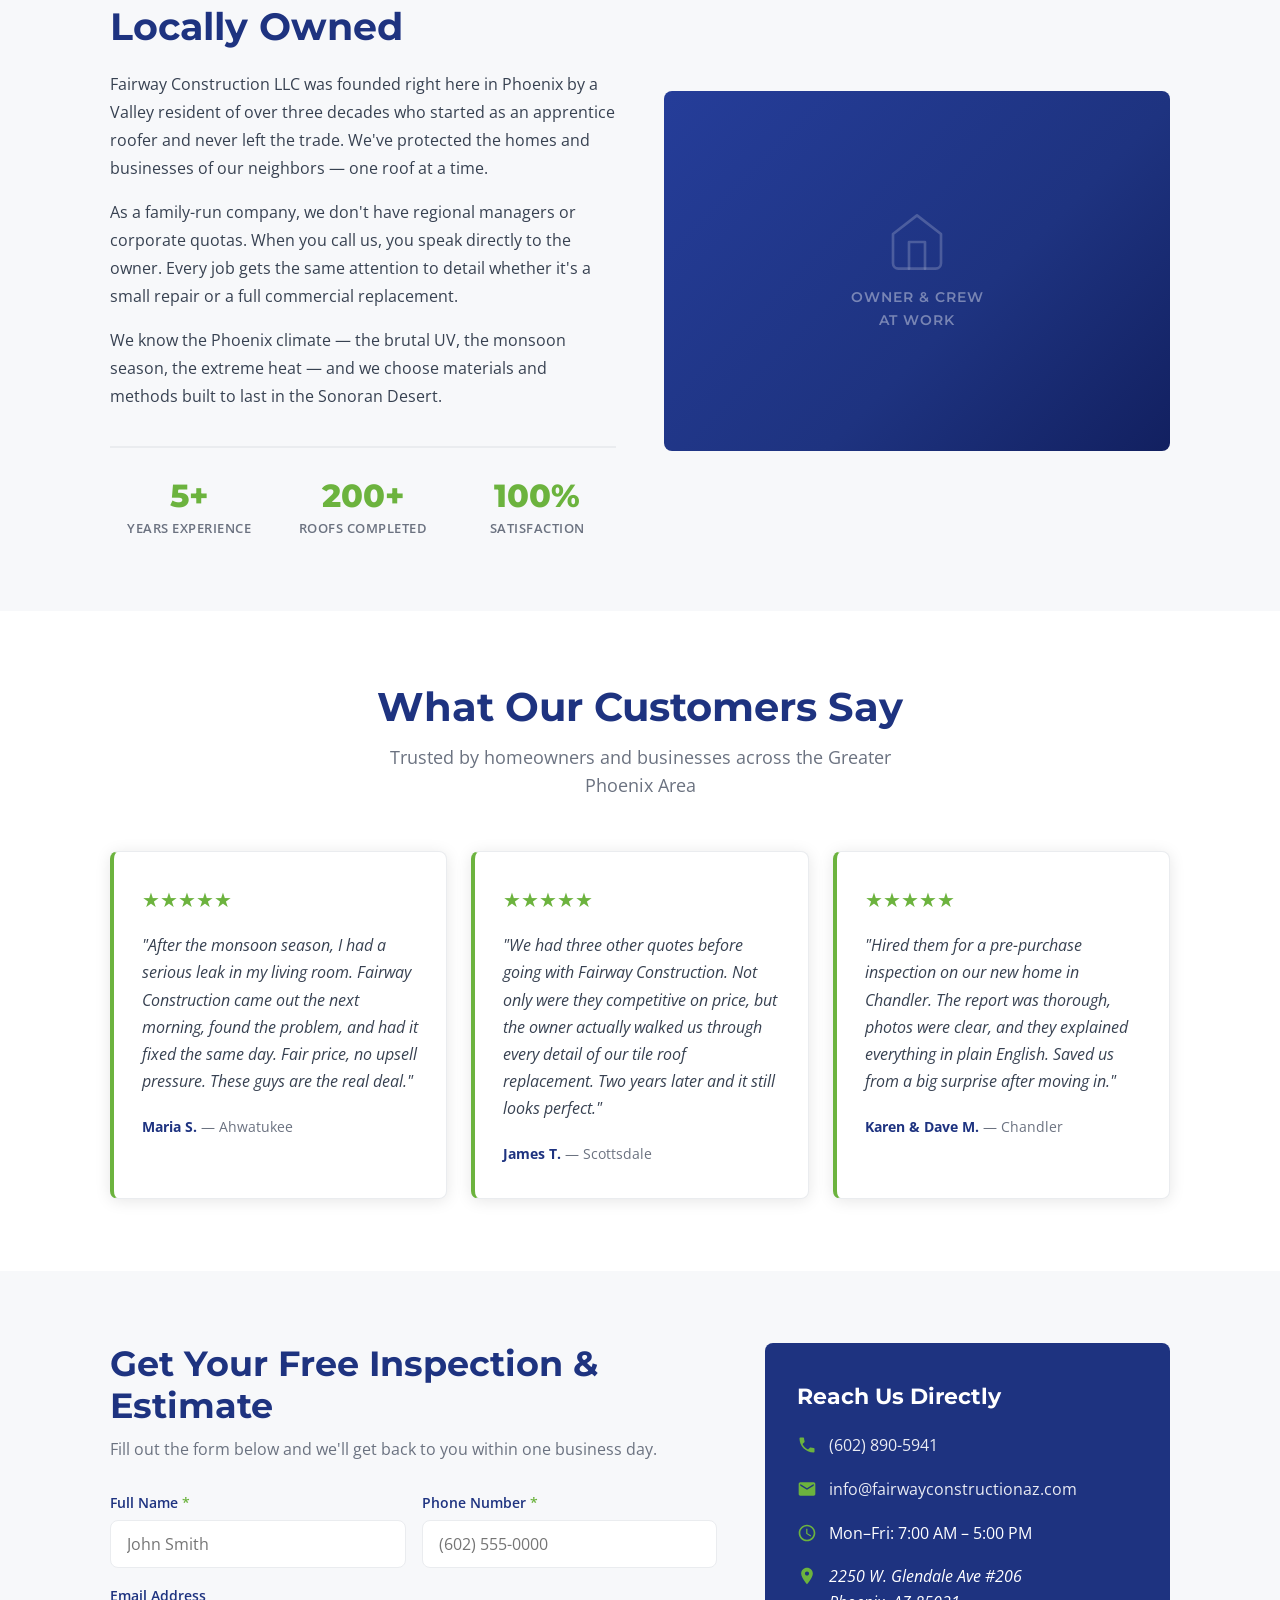
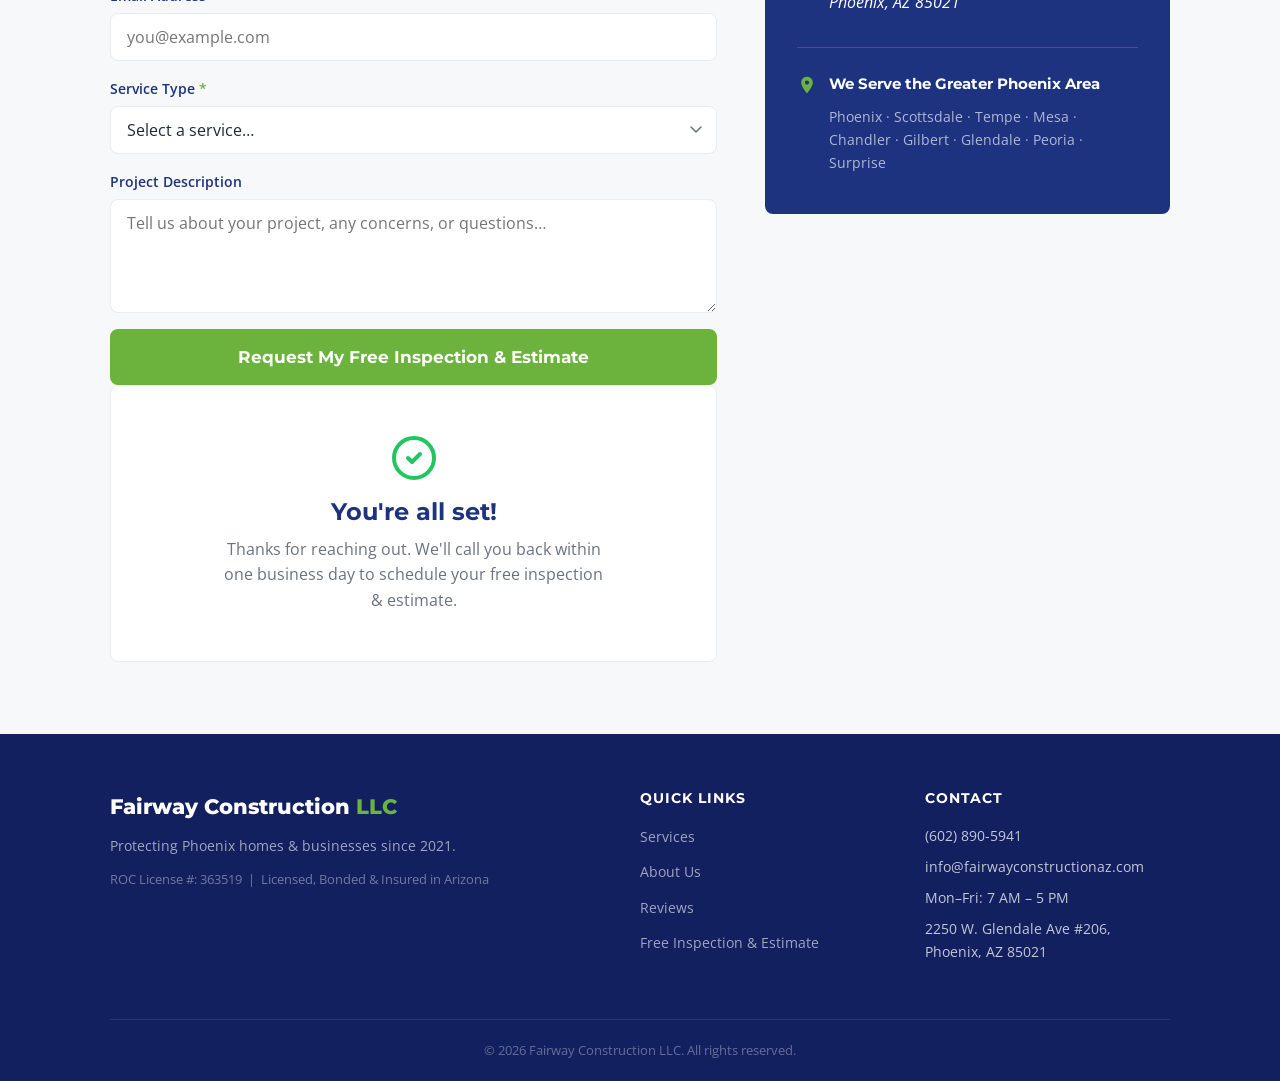
==== commit 75b8151a: "Fix phone number typo and shorten about heading Co-Authored-By: Claude Sonnet 4.6 <noreply@anthropic" ====
--- a/index.html
+++ b/index.html
@@ -33,7 +33,7 @@
         <li><a href="#contact" class="nav-link">Contact</a></li>
       </ul>
 
-      <a href="tel:6028095941" class="btn btn-orange nav-cta" aria-label="Call us at (602) 809-5941">
+      <a href="tel:6028905941" class="btn btn-orange nav-cta" aria-label="Call us at (602) 890-5941">
         <svg width="16" height="16" viewBox="0 0 24 24" fill="currentColor" aria-hidden="true"><path d="M6.6 10.8c1.4 2.8 3.8 5.1 6.6 6.6l2.2-2.2c.3-.3.7-.4 1-.2 1.1.4 2.3.6 3.6.6.6 0 1 .4 1 1V20c0 .6-.4 1-1 1-9.4 0-17-7.6-17-17 0-.6.4-1 1-1h3.5c.6 0 1 .4 1 1 0 1.3.2 2.5.6 3.6.1.3 0 .7-.2 1L6.6 10.8z"/></svg>
         Call Now
       </a>
@@ -50,7 +50,7 @@
         <p class="hero-subheadline">Licensed, insured, and locally owned. Serving the Valley since 2021.</p>
         <div class="hero-ctas">
           <a href="#estimate" class="btn btn-orange btn-lg">Get a Free Inspection &amp; Estimate</a>
-          <a href="tel:6028095941" class="btn btn-outline btn-lg">Call Us Today</a>
+          <a href="tel:6028905941" class="btn btn-outline btn-lg">Call Us Today</a>
         </div>
         <div class="trust-badges" role="list">
           <div class="trust-badge" role="listitem">
@@ -123,7 +123,7 @@
       <div class="container">
         <div class="about-grid">
           <div class="about-text">
-            <h2 id="about-heading">Phoenix-Born, Locally Owned</h2>
+            <h2 id="about-heading">Locally Owned</h2>
             <p>Fairway Construction LLC was founded right here in Phoenix by a Valley resident of over three decades who started as an apprentice roofer and never left the trade. We've protected the homes and businesses of our neighbors — one roof at a time.</p>
             <p>As a family-run company, we don't have regional managers or corporate quotas. When you call us, you speak directly to the owner. Every job gets the same attention to detail whether it's a small repair or a full commercial replacement.</p>
             <p>We know the Phoenix climate — the brutal UV, the monsoon season, the extreme heat — and we choose materials and methods built to last in the Sonoran Desert.</p>
@@ -256,7 +256,7 @@
             <ul class="contact-list" role="list">
               <li>
                 <svg width="20" height="20" viewBox="0 0 24 24" fill="currentColor" aria-hidden="true"><path d="M6.6 10.8c1.4 2.8 3.8 5.1 6.6 6.6l2.2-2.2c.3-.3.7-.4 1-.2 1.1.4 2.3.6 3.6.6.6 0 1 .4 1 1V20c0 .6-.4 1-1 1-9.4 0-17-7.6-17-17 0-.6.4-1 1-1h3.5c.6 0 1 .4 1 1 0 1.3.2 2.5.6 3.6.1.3 0 .7-.2 1L6.6 10.8z"/></svg>
-                <a href="tel:6028095941">(602) 809-5941</a>
+                <a href="tel:6028905941">(602) 890-5941</a>
               </li>
               <li>
                 <svg width="20" height="20" viewBox="0 0 24 24" fill="currentColor" aria-hidden="true"><path d="M20 4H4c-1.1 0-2 .9-2 2v12c0 1.1.9 2 2 2h16c1.1 0 2-.9 2-2V6c0-1.1-.9-2-2-2zm0 4l-8 5-8-5V6l8 5 8-5v2z"/></svg>
@@ -304,7 +304,7 @@
         </nav>
         <div class="footer-contact">
           <h4>Contact</h4>
-          <p><a href="tel:6028095941">(602) 809-5941</a></p>
+          <p><a href="tel:6028905941">(602) 890-5941</a></p>
           <p><a href="mailto:info@fairwayconstructionaz.com">info@fairwayconstructionaz.com</a></p>
           <p>Mon–Fri: 7 AM – 5 PM</p>
           <p>2250 W. Glendale Ave #206, Phoenix, AZ 85021</p>
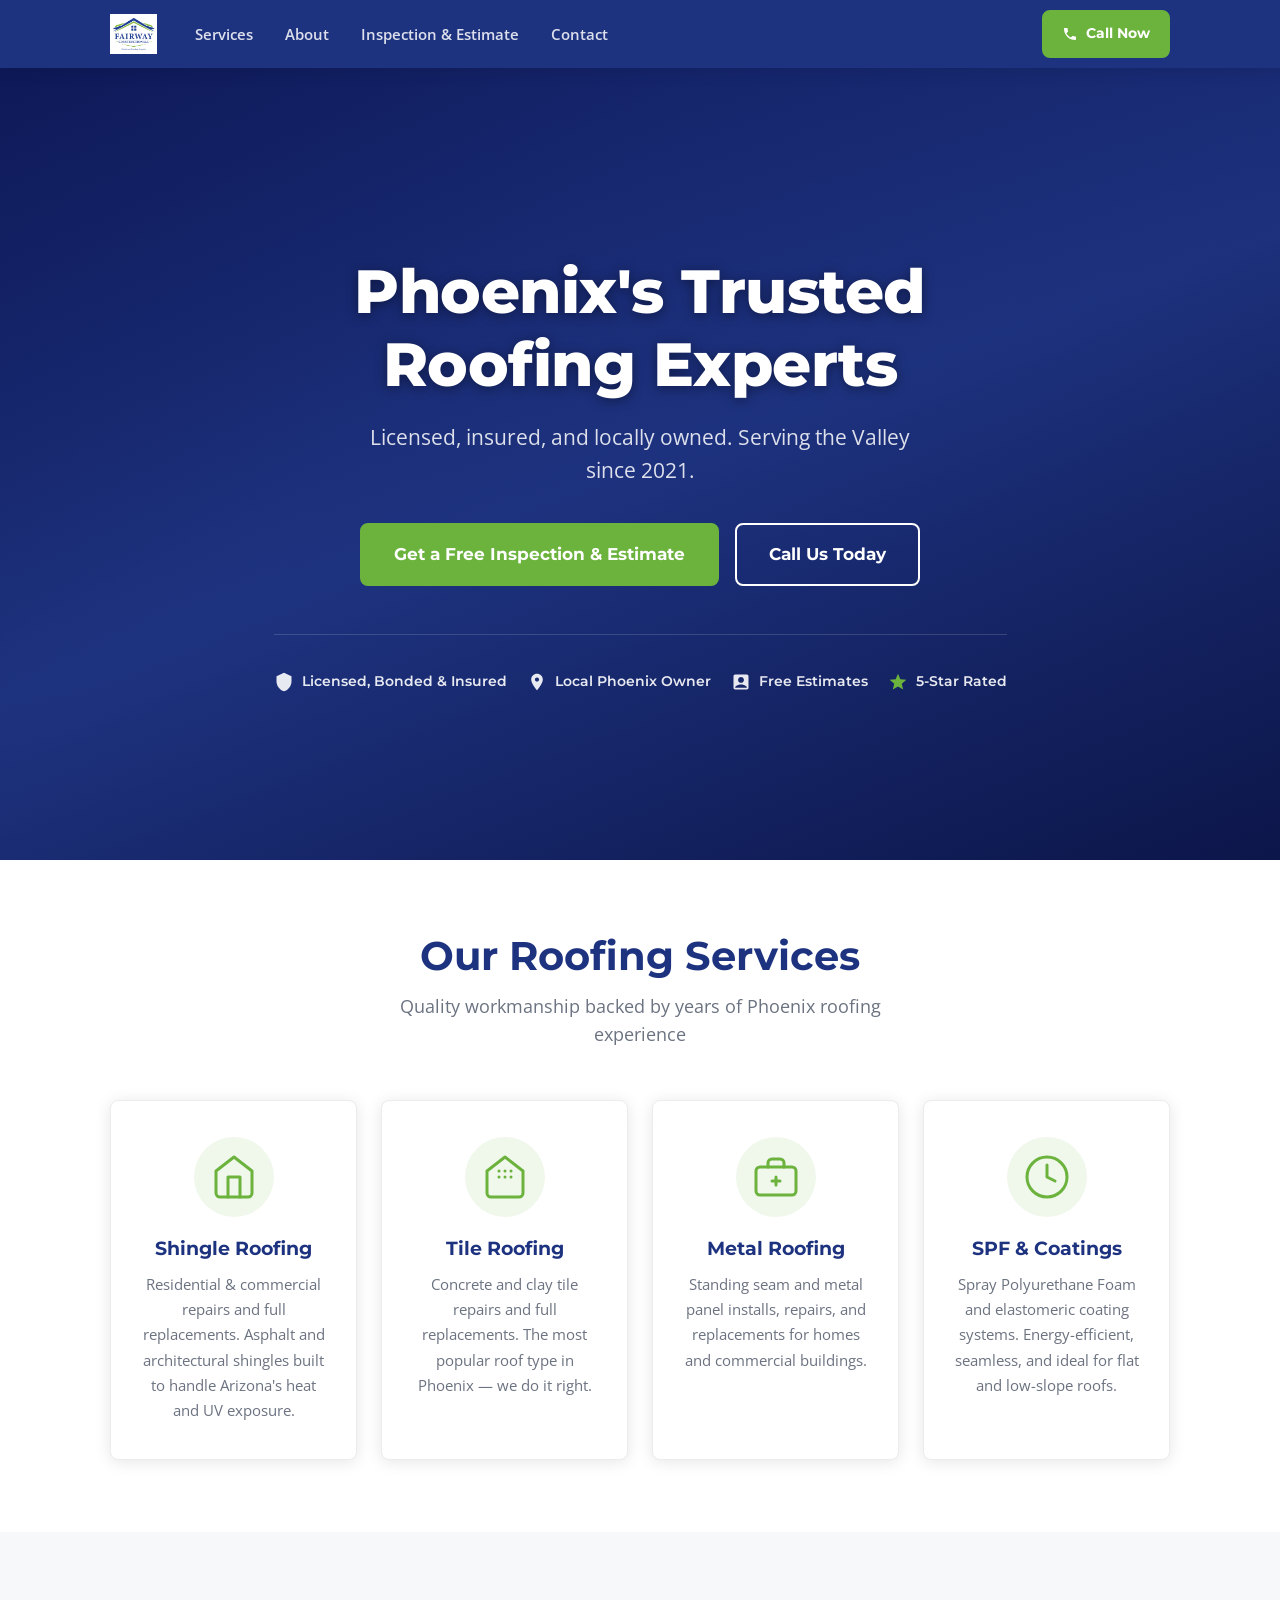
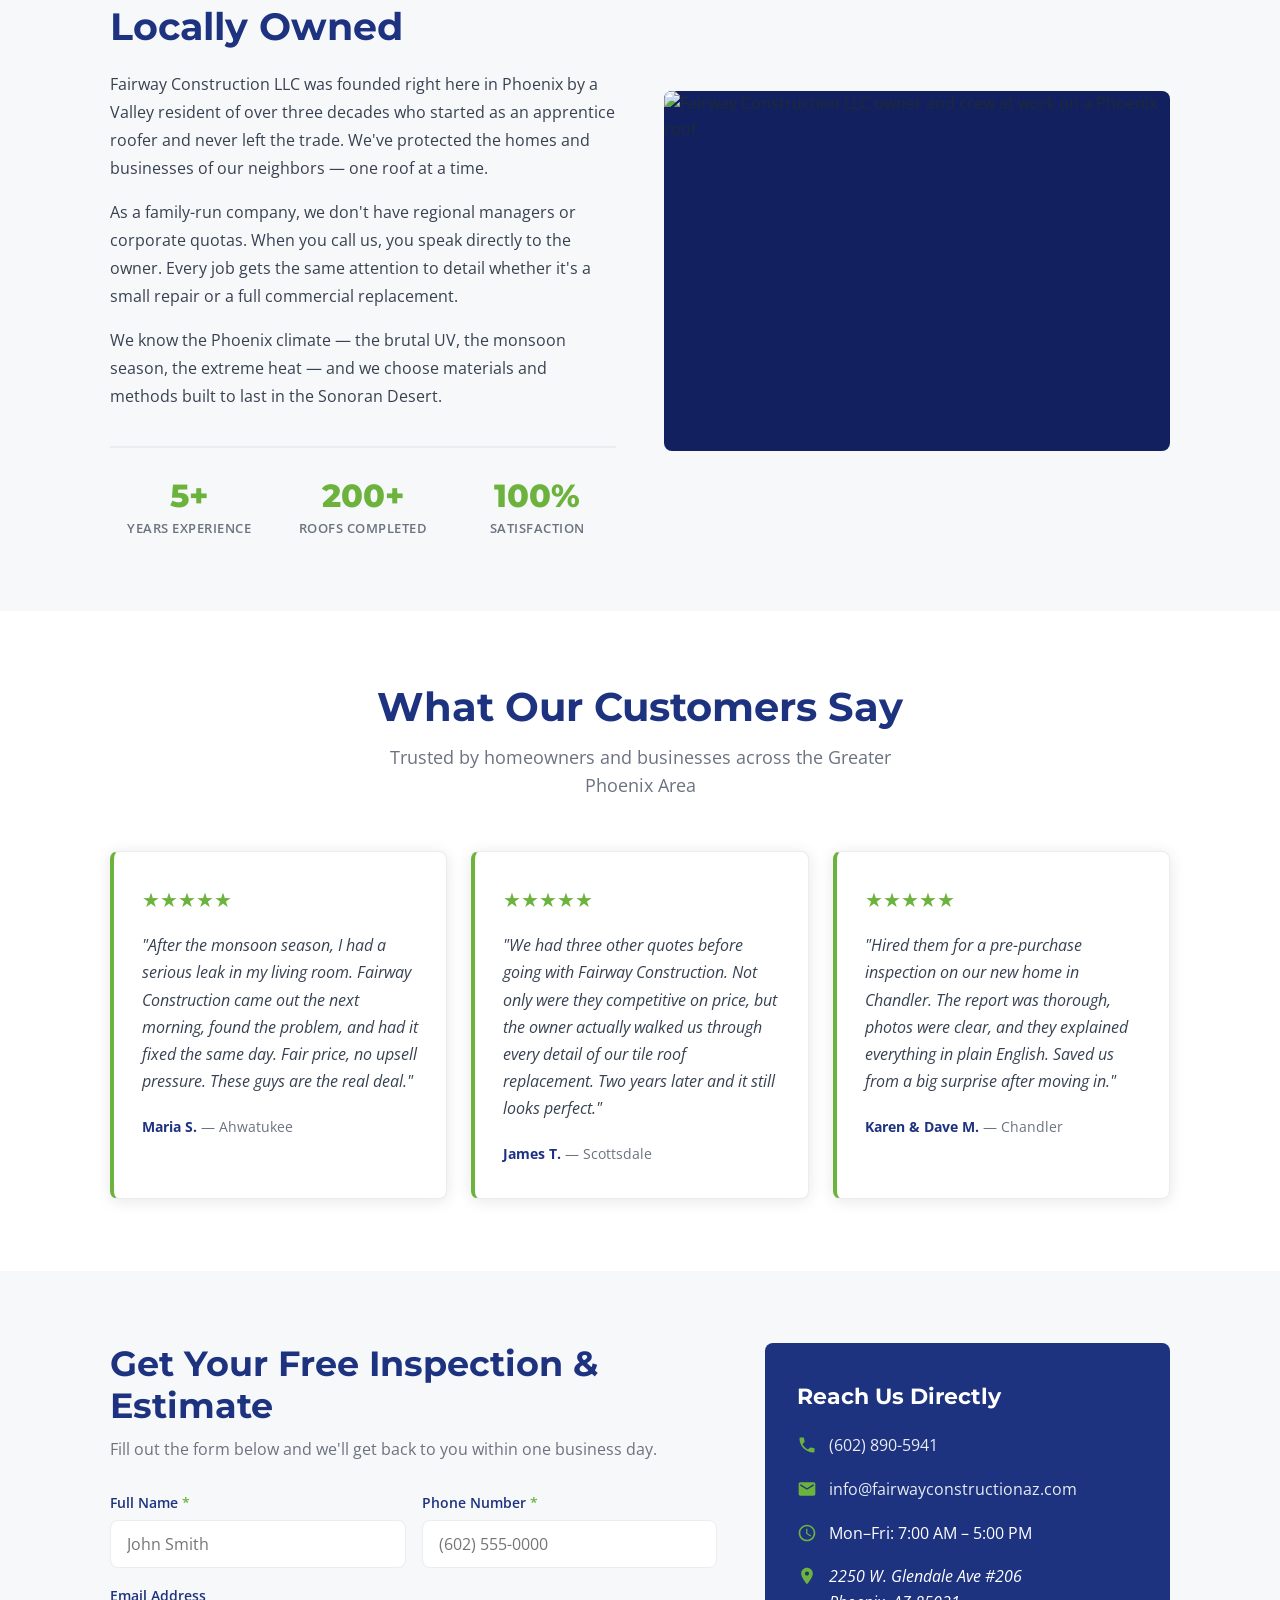
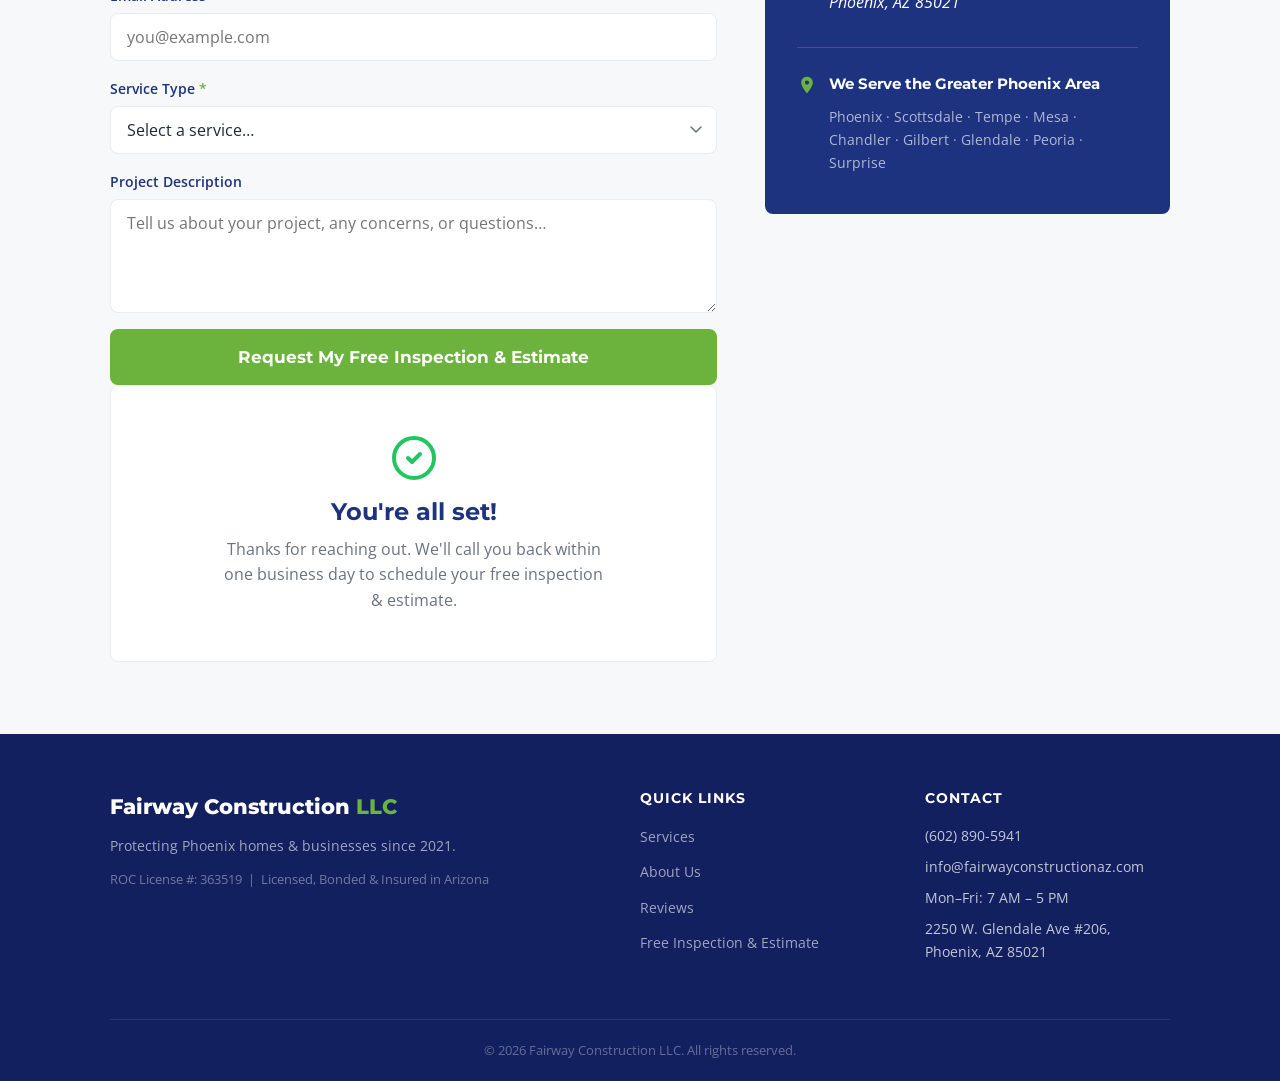
==== commit 55f0ddb2: "Replace about section placeholder with at_work.JPEG photo Co-Authored-By: Claude Sonnet 4.6 <noreply" ====
--- a/index.html
+++ b/index.html
@@ -142,11 +142,8 @@
               </div>
             </div>
           </div>
-          <div class="about-image" aria-label="Roofing crew working on a Phoenix home roof" role="img">
-            <div class="image-placeholder">
-              <svg width="64" height="64" viewBox="0 0 24 24" fill="none" stroke="currentColor" stroke-width="1" stroke-linecap="round" stroke-linejoin="round" aria-hidden="true"><path d="M3 9l9-7 9 7v11a2 2 0 0 1-2 2H5a2 2 0 0 1-2-2z"/><polyline points="9 22 9 12 15 12 15 22"/></svg>
-              <p>Owner &amp; Crew<br>at Work</p>
-            </div>
+          <div class="about-image">
+            <img src="public/images/at_work.JPEG" alt="Fairway Construction LLC owner and crew at work on a Phoenix roof" />
           </div>
         </div>
       </div>
--- a/css/styles.css
+++ b/css/styles.css
@@ -452,10 +452,16 @@
   border-radius: var(--radius);
   overflow: hidden;
   min-height: 360px;
-  background: linear-gradient(135deg, var(--navy-mid) 0%, var(--navy) 60%, var(--navy-dark) 100%);
-  display: flex;
-  align-items: center;
-  justify-content: center;
+  background: var(--navy-dark);
+}
+
+.about-image img {
+  width: 100%;
+  height: 100%;
+  min-height: 360px;
+  object-fit: cover;
+  object-position: center;
+  display: block;
 }
 
 .image-placeholder {
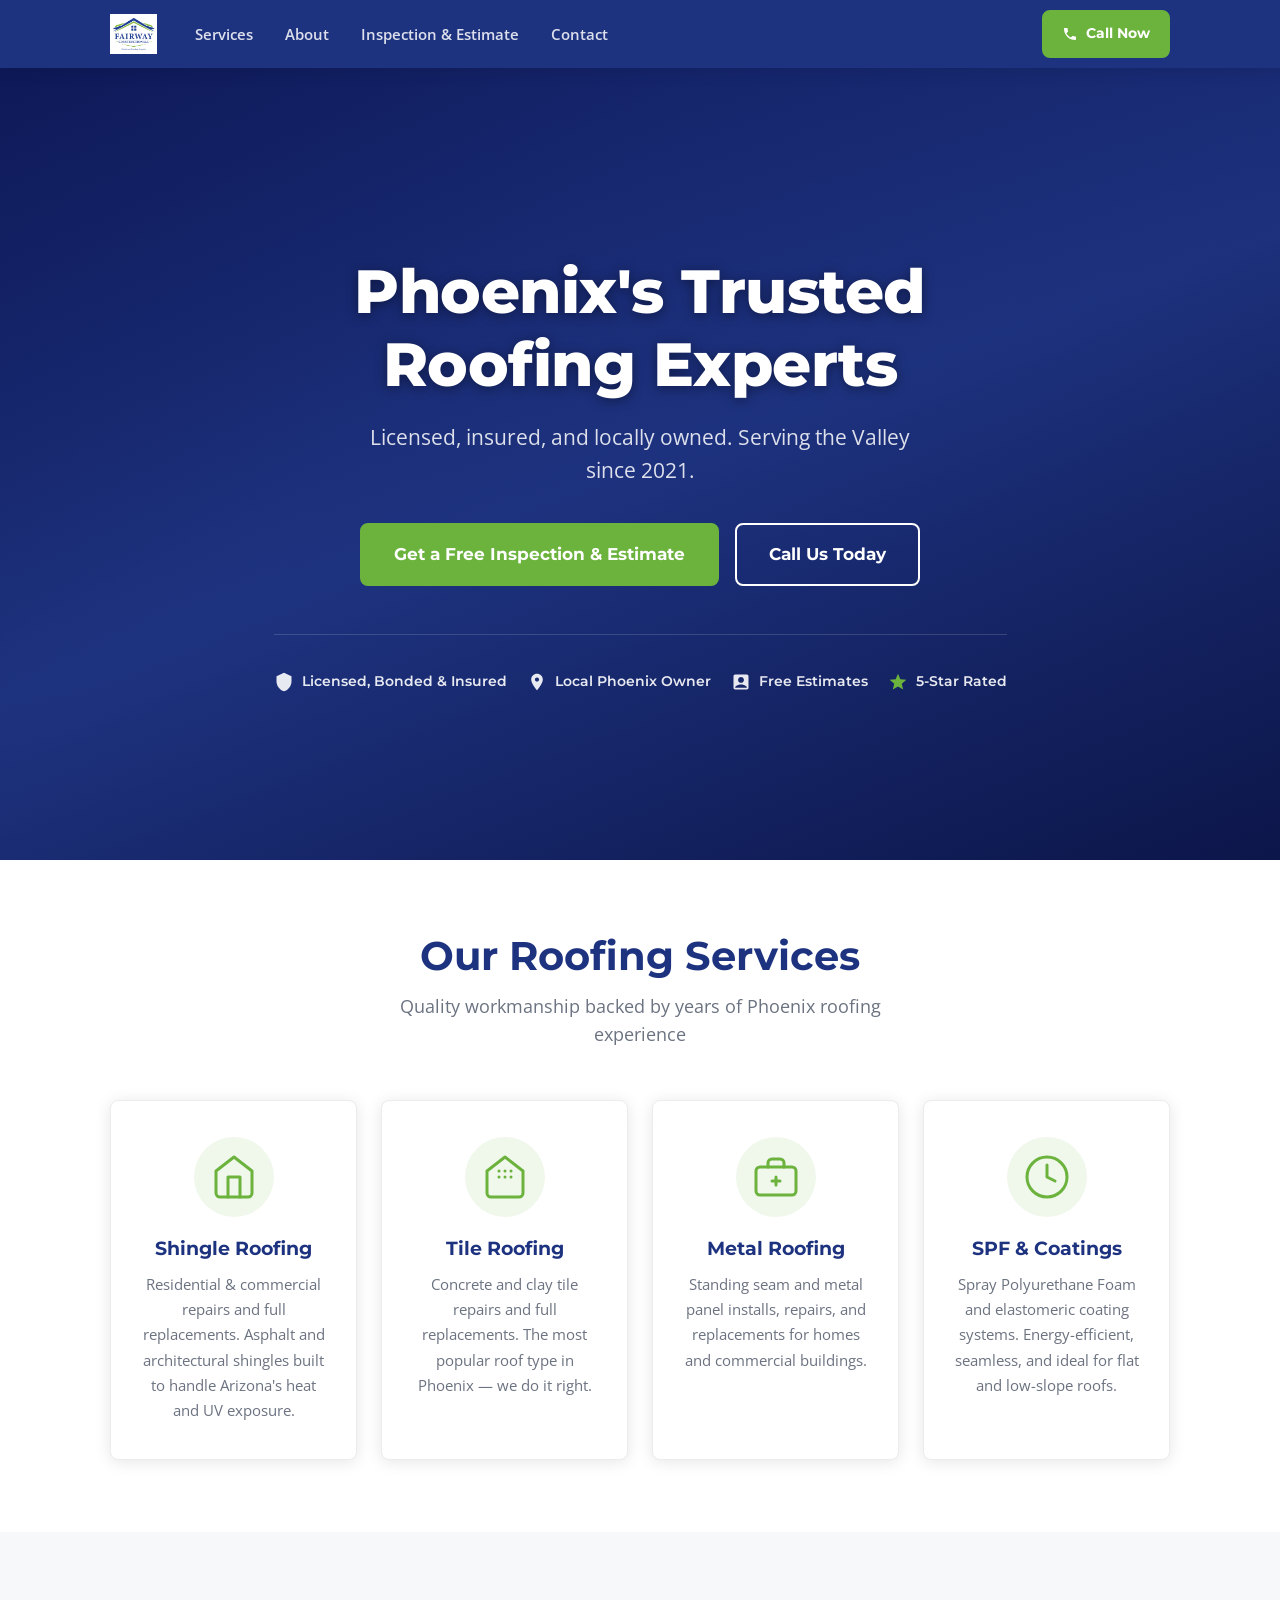
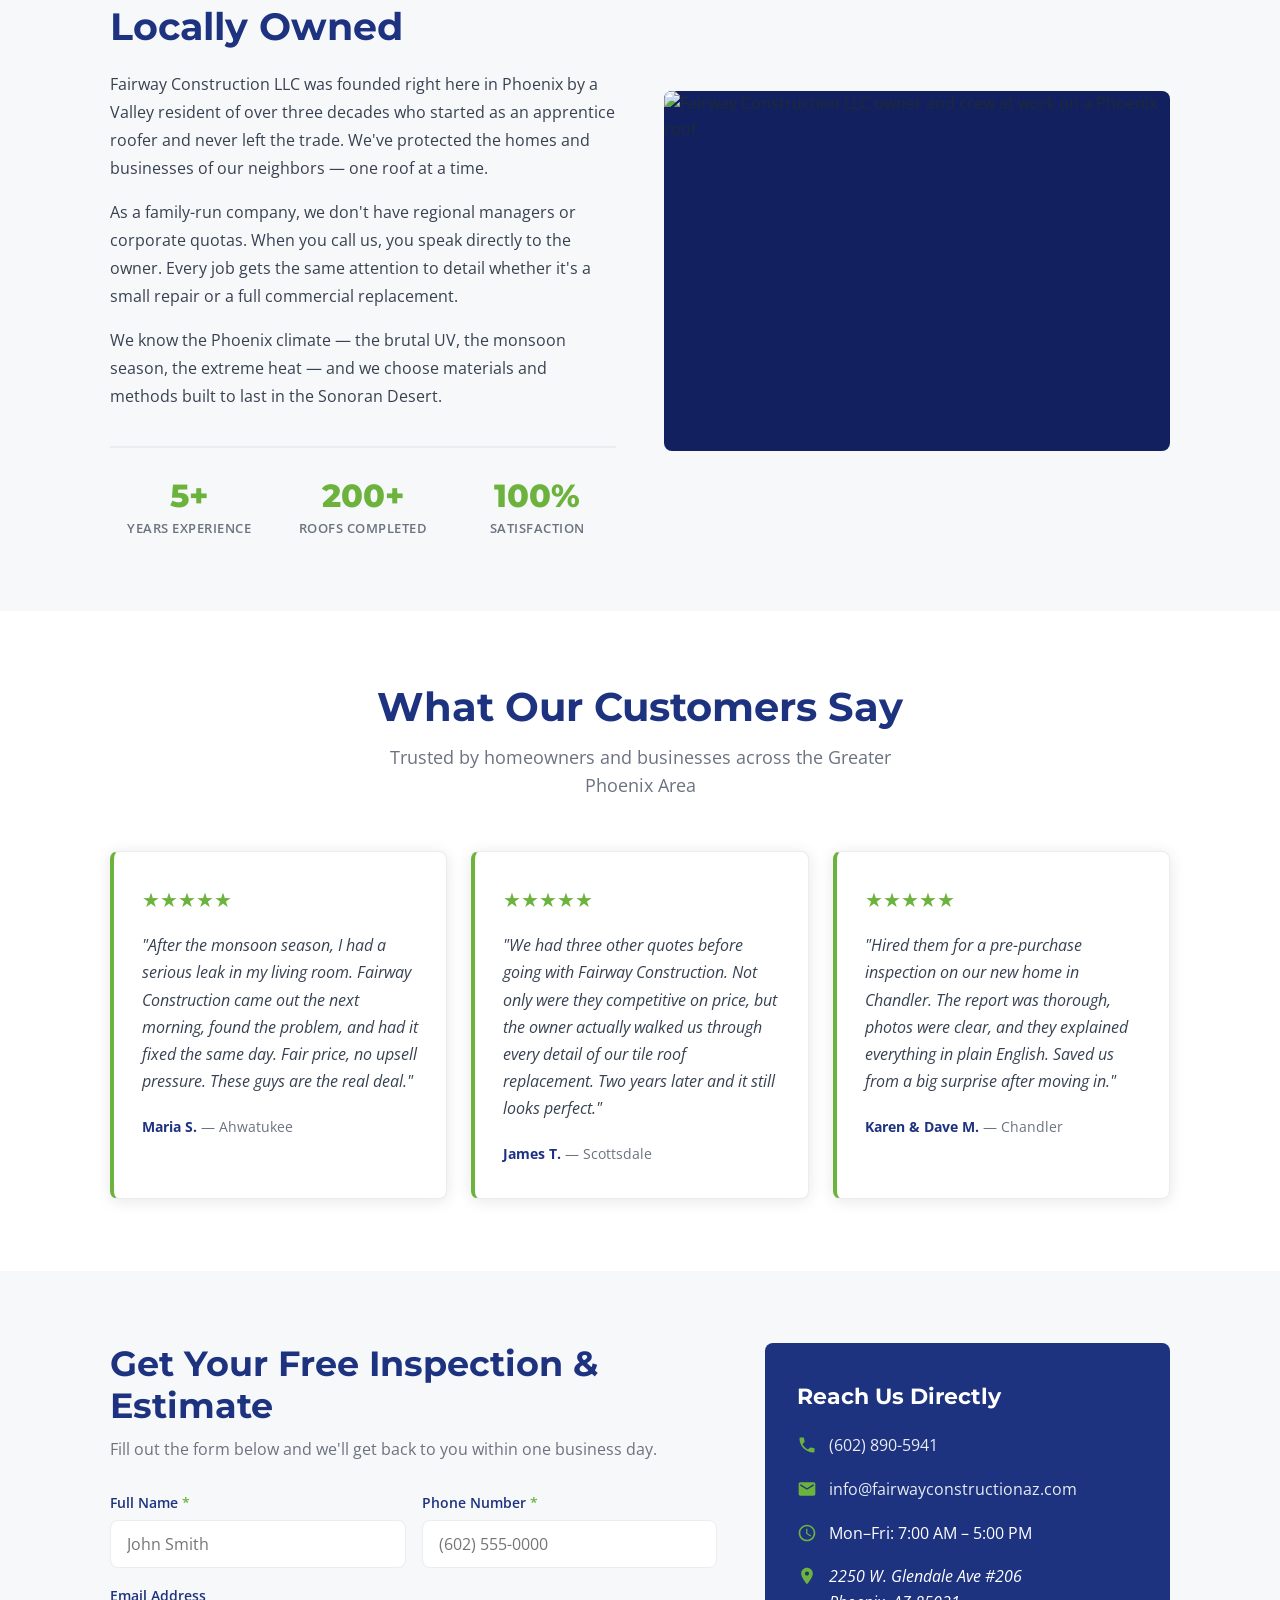
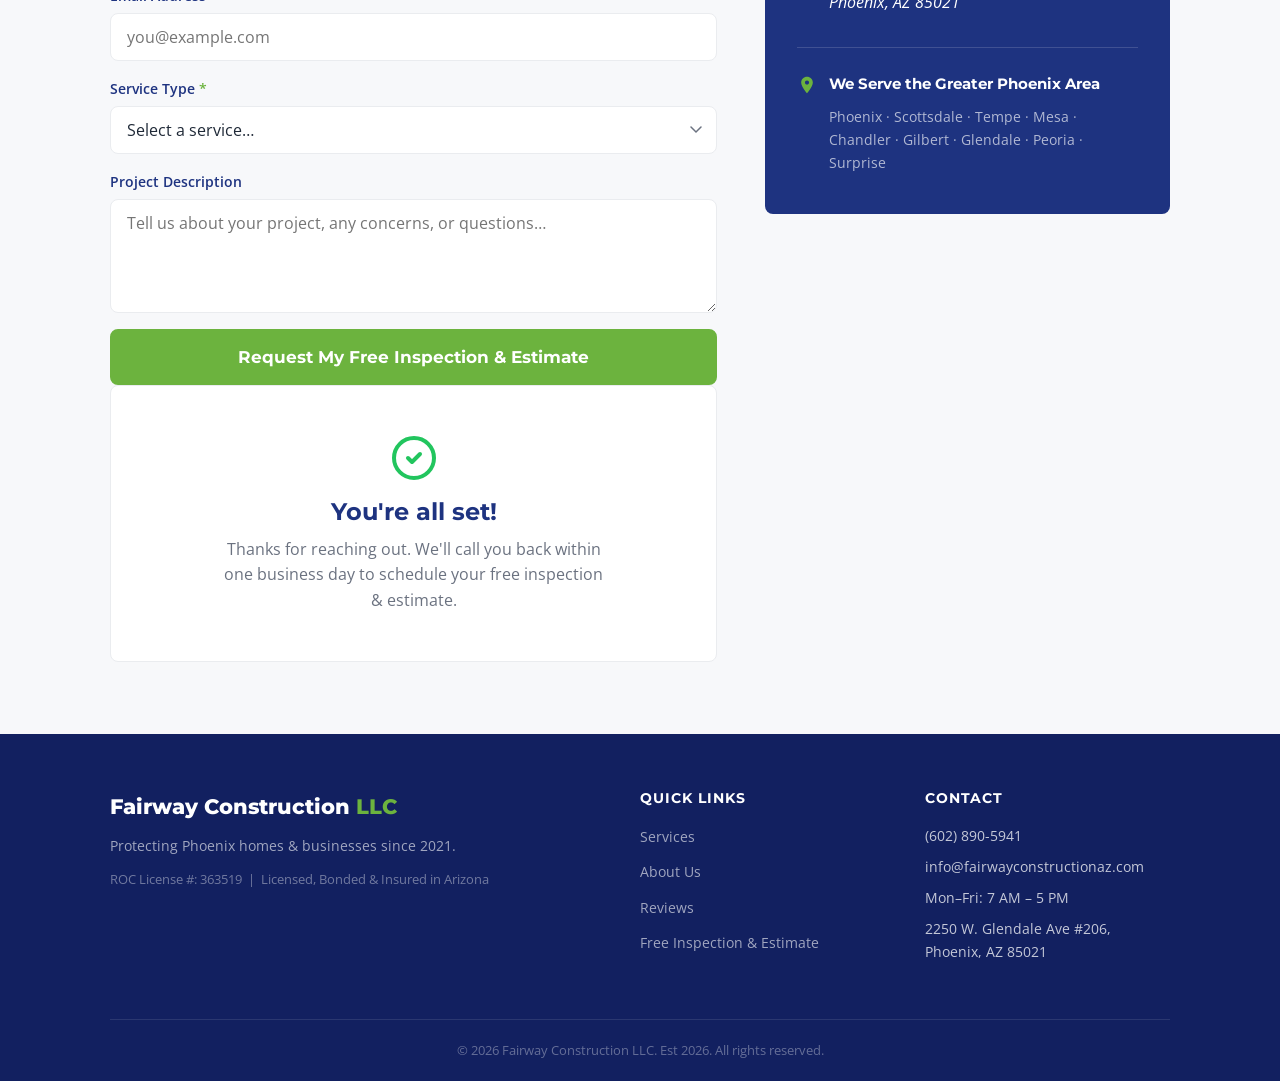
==== commit b31e3fe7: "feat: add Est 2026 to footer copyright" ====
--- a/index.html
+++ b/index.html
@@ -308,7 +308,7 @@
         </div>
       </div>
       <div class="footer-bottom">
-        <p>&copy; <span id="footer-year"></span> Fairway Construction LLC. All rights reserved.</p>
+        <p>&copy; <span id="footer-year"></span> Fairway Construction LLC. Est 2026. All rights reserved.</p>
       </div>
     </div>
   </footer>
